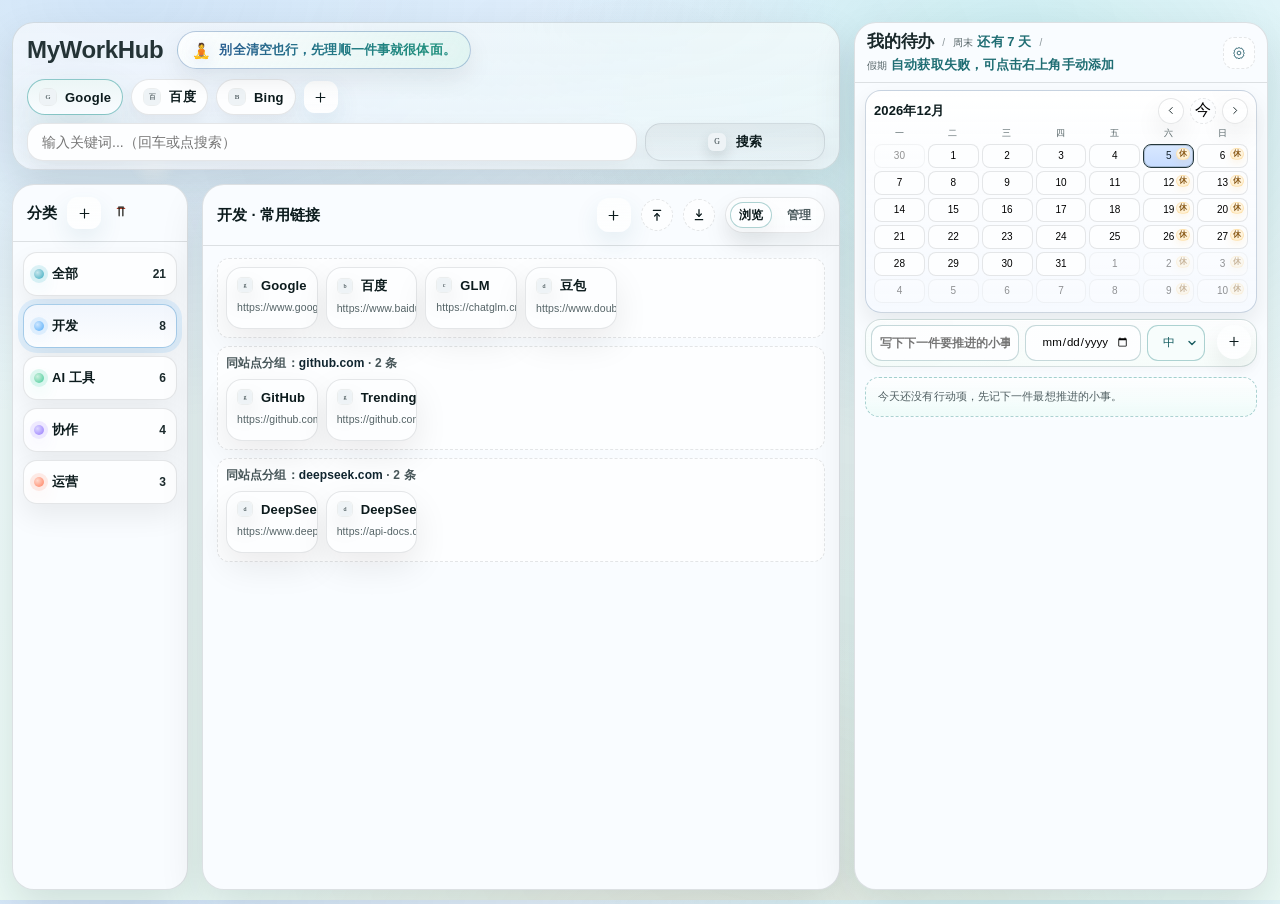
==== index.html @ bb131240 "feat: split workhub into static assets" ====
<!doctype html>
<html lang="zh-CN">
  <head>
    <meta charset="utf-8" />
    <meta name="viewport" content="width=device-width, initial-scale=1" />
    <meta name="color-scheme" content="light" />
    <title>WorkHub · 快速搜索与常用链接</title>
    <link rel="stylesheet" href="assets/css/main.css" />
  </head>
  <body>
    <div class="wrap">
          <main class="shell">
            <!-- Top: Search -->
            <section class="panel hero reveal d2" aria-label="快速搜索">
              <div class="hd">
                <div class="row">
                  <div class="title-group" title="MyWorkHub 每日提示">
                    <div class="title-brand">
                      <h1 class="brand-name">MyWorkHub</h1>
                    </div>
                    <div class="hero-note" role="note" title="每日一句（示意）">
                      <span id="motto-emoji" class="motto-emoji" aria-hidden="true">✨</span>
                      <span id="motto-text" class="motto-t">把今天最重要的一件事先推进一点点。</span>
                    </div>
                  </div>
                </div>
              </div>

              <form class="search" action="#" method="get">
                <div class="tabs" id="engine-tabs" role="tablist" aria-label="搜索引擎">
                  <a id="open-engine-modal" class="iconbtn sm addbtn" href="#modal-engine" title="管理引擎">
                    <span class="sr">管理引擎</span>
                    <svg viewBox="0 0 24 24" fill="none" aria-hidden="true">
                      <path d="M12 5v14" stroke="#14120d" stroke-width="1.8" stroke-linecap="round" />
                      <path d="M5 12h14" stroke="#14120d" stroke-width="1.8" stroke-linecap="round" />
                    </svg>
                  </a>
                </div>

                <div class="searchbar" id="search">
                  <label class="sr" for="q">关键词</label>
                  <input id="q" name="q" type="search" placeholder="输入关键词…（回车或点搜索）" autocomplete="off" />
                  <button class="btn" type="submit">
                    <img id="search-btn-ico" class="btn-ico" src="[data-uri]" alt="" decoding="async" referrerpolicy="no-referrer" />
                    搜索
                  </button>
                </div>
              </form>
            </section>

            <!-- Below: Categories + Links -->
            <div class="below">
              <aside class="panel reveal d3 catpanel" aria-label="分类">
                <div class="hd">
                  <div class="row">
                    <div class="title">分类</div>
                    <div class="sidebar-actions">
                      <a id="open-category-manage" class="iconbtn sm addbtn" href="#modal-category" title="新增/重命名分类">
                        <span class="sr">管理分类</span>
                        <svg viewBox="0 0 24 24" fill="none" aria-hidden="true">
                          <path d="M12 5v14" stroke="#14120d" stroke-width="1.8" stroke-linecap="round" />
                          <path d="M5 12h14" stroke="#14120d" stroke-width="1.8" stroke-linecap="round" />
                        </svg>
                      </a>
                      <a id="open-category-delete" class="iconbtn sm" href="#modal-category-danger" title="删除分类（示意）">
                        <span class="sr">删除分类</span>
                        <svg viewBox="0 0 24 24" fill="none" aria-hidden="true">
                          <path d="M6.5 8.2h11" stroke="#b1402a" stroke-width="1.8" stroke-linecap="round" />
                          <path d="M9.2 8.2v11" stroke="#14120d" stroke-width="1.8" stroke-linecap="round" />
                          <path d="M14.8 8.2v11" stroke="#14120d" stroke-width="1.8" stroke-linecap="round" />
                          <path d="M8.4 6.3h7.2" stroke="#14120d" stroke-width="1.8" stroke-linecap="round" />
                        </svg>
                      </a>
                    </div>
                  </div>
                </div>

                <nav class="cats" aria-label="分类列表">
                  <a class="cat" href="#" aria-current="true" data-color="sky">
                    <div class="name">
                      <strong>开发</strong>
                      <span class="count">8</span>
                    </div>
                  </a>

                  <a class="cat" href="#" data-color="mint">
                    <div class="name">
                      <strong>AI 工具</strong>
                      <span class="count">6</span>
                    </div>
                  </a>

                  <a class="cat" href="#" data-color="lilac">
                    <div class="name">
                      <strong>协作</strong>
                      <span class="count">4</span>
                    </div>
                  </a>

                  <a class="cat" href="#" data-color="coral">
                    <div class="name">
                      <strong>运营</strong>
                      <span class="count">3</span>
                    </div>
                  </a>
                </nav>
              </aside>

              <section class="panel reveal d3 linkpanel" aria-label="链接面板">
                <div class="hd">
                  <div class="row">
                    <div>
                      <div class="title">常用链接</div>
                    </div>
                    <div class="ops" aria-label="链接操作">
                      <a id="open-link-modal" class="toolbtn addbtn" href="#modal-link" title="新增链接">
                        <span class="sr">新增链接</span>
                        <svg viewBox="0 0 24 24" fill="none" aria-hidden="true">
                          <path d="M12 5v14" stroke="#0c1b1d" stroke-width="1.9" stroke-linecap="round" />
                          <path d="M5 12h14" stroke="#0c1b1d" stroke-width="1.9" stroke-linecap="round" />
                        </svg>
                      </a>
                      <a class="toolbtn ghost" href="#modal-data-import" title="导入">
                        <span class="sr">导入</span>
                        <svg viewBox="0 0 24 24" fill="none" aria-hidden="true">
                          <path d="M12 20V10" stroke="#0c1b1d" stroke-width="1.9" stroke-linecap="round" />
                          <path d="M15.5 13.5 12 10 8.5 13.5" stroke="#0c1b1d" stroke-width="1.9" stroke-linecap="round" stroke-linejoin="round" />
                          <path d="M6.5 5h11" stroke="#0c1b1d" stroke-width="1.9" stroke-linecap="round" />
                        </svg>
                      </a>
                      <a id="data-export-direct-btn" class="toolbtn ghost" href="#" title="导出">
                        <span class="sr">导出</span>
                        <svg viewBox="0 0 24 24" fill="none" aria-hidden="true">
                          <path d="M12 4v10" stroke="#0c1b1d" stroke-width="1.9" stroke-linecap="round" />
                          <path d="M8.5 10.5 12 14l3.5-3.5" stroke="#0c1b1d" stroke-width="1.9" stroke-linecap="round" stroke-linejoin="round" />
                          <path d="M6.5 19h11" stroke="#0c1b1d" stroke-width="1.9" stroke-linecap="round" />
                        </svg>
                      </a>

                      <div class="modeToggle" aria-label="模式切换">
                        <input type="radio" name="mode" id="mode-browse" checked />
                        <input type="radio" name="mode" id="mode-manage" />
                        <label for="mode-browse" title="纯展示">浏览</label>
                        <label for="mode-manage" title="显示编辑/删除">管理</label>
                      </div>
                    </div>
                  </div>
                </div>

                <div class="links">
                  <div class="grid" role="list">
                    <article class="card linkcard" role="listitem" title="GitHub — https://github.com/">
                      <div class="t">
                        <div>
                          <div class="brandline">
                            <img class="site-ico" src="assets/icons/github.ico" alt="" decoding="async" />
                            <h3><a class="stretched" href="https://github.com/" target="_blank" rel="noreferrer">GitHub</a></h3>
                          </div>
                          <div class="u">https://github.com/</div>
                        </div>
                        <div class="acts" aria-label="管理操作">
                          <a class="toolbtn sm" href="#modal-link" title="编辑">
                            <span class="sr">编辑</span>
                            <svg viewBox="0 0 24 24" fill="none" aria-hidden="true">
                              <path d="M4 20h4l11-11-4-4L4 16v4Z" stroke="#0c1b1d" stroke-width="1.8" stroke-linejoin="round" />
                              <path d="M13 6l4 4" stroke="#0c1b1d" stroke-width="1.8" stroke-linecap="round" />
                            </svg>
                          </a>
                          <a class="toolbtn sm ghost danger" href="#modal-delete" title="删除">
                            <span class="sr">删除</span>
                            <svg viewBox="0 0 24 24" fill="none" aria-hidden="true">
                              <path d="M6.5 8h11" stroke="#0c1b1d" stroke-width="1.8" stroke-linecap="round" />
                              <path d="M9.2 8v11" stroke="#0c1b1d" stroke-width="1.8" stroke-linecap="round" />
                              <path d="M14.8 8v11" stroke="#0c1b1d" stroke-width="1.8" stroke-linecap="round" />
                              <path d="M8.5 6.2h7" stroke="#0c1b1d" stroke-width="1.8" stroke-linecap="round" />
                            </svg>
                          </a>
                        </div>
                      </div>
                    </article>

                    <article class="card linkcard" role="listitem" title="Google — https://www.google.com/">
                      <div class="t">
                        <div>
                          <div class="brandline">
                            <img class="site-ico" src="assets/icons/chrome.png" alt="" decoding="async" />
                            <h3><a class="stretched" href="https://www.google.com/" target="_blank" rel="noreferrer">Google</a></h3>
                          </div>
                          <div class="u">https://www.google.com/</div>
                        </div>
                        <div class="acts">
                          <a class="toolbtn sm" href="#modal-link" title="编辑">
                            <span class="sr">编辑</span>
                            <svg viewBox="0 0 24 24" fill="none" aria-hidden="true">
                              <path d="M4 20h4l11-11-4-4L4 16v4Z" stroke="#0c1b1d" stroke-width="1.8" stroke-linejoin="round" />
                              <path d="M13 6l4 4" stroke="#0c1b1d" stroke-width="1.8" stroke-linecap="round" />
                            </svg>
                          </a>
                          <a class="toolbtn sm ghost danger" href="#modal-delete" title="删除">
                            <span class="sr">删除</span>
                            <svg viewBox="0 0 24 24" fill="none" aria-hidden="true">
                              <path d="M6.5 8h11" stroke="#0c1b1d" stroke-width="1.8" stroke-linecap="round" />
                              <path d="M9.2 8v11" stroke="#0c1b1d" stroke-width="1.8" stroke-linecap="round" />
                              <path d="M14.8 8v11" stroke="#0c1b1d" stroke-width="1.8" stroke-linecap="round" />
                              <path d="M8.5 6.2h7" stroke="#0c1b1d" stroke-width="1.8" stroke-linecap="round" />
                            </svg>
                          </a>
                        </div>
                      </div>
                    </article>

                    <article class="card linkcard" role="listitem" title="百度 — https://www.baidu.com/">
                      <div class="t">
                        <div>
                          <div class="brandline">
                            <img class="site-ico" src="assets/icons/baidu.ico" alt="" decoding="async" />
                            <h3><a class="stretched" href="https://www.baidu.com/" target="_blank" rel="noreferrer">百度</a></h3>
                          </div>
                          <div class="u">https://www.baidu.com/</div>
                        </div>
                        <div class="acts">
                          <a class="toolbtn sm" href="#modal-link" title="编辑">
                            <span class="sr">编辑</span>
                            <svg viewBox="0 0 24 24" fill="none" aria-hidden="true">
                              <path d="M4 20h4l11-11-4-4L4 16v4Z" stroke="#0c1b1d" stroke-width="1.8" stroke-linejoin="round" />
                              <path d="M13 6l4 4" stroke="#0c1b1d" stroke-width="1.8" stroke-linecap="round" />
                            </svg>
                          </a>
                          <a class="toolbtn sm ghost danger" href="#modal-delete" title="删除">
                            <span class="sr">删除</span>
                            <svg viewBox="0 0 24 24" fill="none" aria-hidden="true">
                              <path d="M6.5 8h11" stroke="#0c1b1d" stroke-width="1.8" stroke-linecap="round" />
                              <path d="M9.2 8v11" stroke="#0c1b1d" stroke-width="1.8" stroke-linecap="round" />
                              <path d="M14.8 8v11" stroke="#0c1b1d" stroke-width="1.8" stroke-linecap="round" />
                              <path d="M8.5 6.2h7" stroke="#0c1b1d" stroke-width="1.8" stroke-linecap="round" />
                            </svg>
                          </a>
                        </div>
                      </div>
                    </article>

                    <article class="card linkcard" role="listitem" title="DeepSeek — https://www.deepseek.com/">
                      <div class="t">
                        <div>
                          <div class="brandline">
                            <img class="site-ico" src="assets/icons/deepseek.ico" alt="" decoding="async" />
                            <h3><a class="stretched" href="https://www.deepseek.com/" target="_blank" rel="noreferrer">DeepSeek</a></h3>
                          </div>
                          <div class="u">https://www.deepseek.com/</div>
                        </div>
                        <div class="acts">
                          <a class="toolbtn sm" href="#modal-link" title="编辑">
                            <span class="sr">编辑</span>
                            <svg viewBox="0 0 24 24" fill="none" aria-hidden="true">
                              <path d="M4 20h4l11-11-4-4L4 16v4Z" stroke="#0c1b1d" stroke-width="1.8" stroke-linejoin="round" />
                              <path d="M13 6l4 4" stroke="#0c1b1d" stroke-width="1.8" stroke-linecap="round" />
                            </svg>
                          </a>
                          <a class="toolbtn sm ghost danger" href="#modal-delete" title="删除">
                            <span class="sr">删除</span>
                            <svg viewBox="0 0 24 24" fill="none" aria-hidden="true">
                              <path d="M6.5 8h11" stroke="#0c1b1d" stroke-width="1.8" stroke-linecap="round" />
                              <path d="M9.2 8v11" stroke="#0c1b1d" stroke-width="1.8" stroke-linecap="round" />
                              <path d="M14.8 8v11" stroke="#0c1b1d" stroke-width="1.8" stroke-linecap="round" />
                              <path d="M8.5 6.2h7" stroke="#0c1b1d" stroke-width="1.8" stroke-linecap="round" />
                            </svg>
                          </a>
                        </div>
                      </div>
                    </article>

                    <article class="card linkcard" role="listitem" title="GLM — https://chatglm.cn/">
                      <div class="t">
                        <div>
                          <div class="brandline">
                            <img class="site-ico" src="assets/icons/glm.ico" alt="" decoding="async" />
                            <h3><a class="stretched" href="https://chatglm.cn/" target="_blank" rel="noreferrer">GLM</a></h3>
                          </div>
                          <div class="u">https://chatglm.cn/</div>
                        </div>
                        <div class="acts">
                          <a class="toolbtn sm" href="#modal-link" title="编辑">
                            <span class="sr">编辑</span>
                            <svg viewBox="0 0 24 24" fill="none" aria-hidden="true">
                              <path d="M4 20h4l11-11-4-4L4 16v4Z" stroke="#0c1b1d" stroke-width="1.8" stroke-linejoin="round" />
                              <path d="M13 6l4 4" stroke="#0c1b1d" stroke-width="1.8" stroke-linecap="round" />
                            </svg>
                          </a>
                          <a class="toolbtn sm ghost danger" href="#modal-delete" title="删除">
                            <span class="sr">删除</span>
                            <svg viewBox="0 0 24 24" fill="none" aria-hidden="true">
                              <path d="M6.5 8h11" stroke="#0c1b1d" stroke-width="1.8" stroke-linecap="round" />
                              <path d="M9.2 8v11" stroke="#0c1b1d" stroke-width="1.8" stroke-linecap="round" />
                              <path d="M14.8 8v11" stroke="#0c1b1d" stroke-width="1.8" stroke-linecap="round" />
                              <path d="M8.5 6.2h7" stroke="#0c1b1d" stroke-width="1.8" stroke-linecap="round" />
                            </svg>
                          </a>
                        </div>
                      </div>
                    </article>

                    <article class="card linkcard" role="listitem" title="豆包 — https://www.doubao.com/">
                      <div class="t">
                        <div>
                          <div class="brandline">
                            <img class="site-ico" src="assets/icons/doubao.png" alt="" decoding="async" />
                            <h3><a class="stretched" href="https://www.doubao.com/" target="_blank" rel="noreferrer">豆包</a></h3>
                          </div>
                          <div class="u">https://www.doubao.com/</div>
                        </div>
                        <div class="acts">
                          <a class="toolbtn sm" href="#modal-link" title="编辑">
                            <span class="sr">编辑</span>
                            <svg viewBox="0 0 24 24" fill="none" aria-hidden="true">
                              <path d="M4 20h4l11-11-4-4L4 16v4Z" stroke="#0c1b1d" stroke-width="1.8" stroke-linejoin="round" />
                              <path d="M13 6l4 4" stroke="#0c1b1d" stroke-width="1.8" stroke-linecap="round" />
                            </svg>
                          </a>
                          <a class="toolbtn sm ghost danger" href="#modal-delete" title="删除">
                            <span class="sr">删除</span>
                            <svg viewBox="0 0 24 24" fill="none" aria-hidden="true">
                              <path d="M6.5 8h11" stroke="#0c1b1d" stroke-width="1.8" stroke-linecap="round" />
                              <path d="M9.2 8v11" stroke="#0c1b1d" stroke-width="1.8" stroke-linecap="round" />
                              <path d="M14.8 8v11" stroke="#0c1b1d" stroke-width="1.8" stroke-linecap="round" />
                              <path d="M8.5 6.2h7" stroke="#0c1b1d" stroke-width="1.8" stroke-linecap="round" />
                            </svg>
                          </a>
                        </div>
                      </div>
                    </article>

                    <article class="card linkcard" role="listitem" title="Trending — https://github.com/trending">
                      <div class="t">
                        <div>
                          <div class="brandline">
                            <img class="site-ico" src="assets/icons/github.ico" alt="" decoding="async" />
                            <h3><a class="stretched" href="https://github.com/trending" target="_blank" rel="noreferrer">Trending</a></h3>
                          </div>
                          <div class="u">https://github.com/trending</div>
                        </div>
                        <div class="acts">
                          <a class="toolbtn sm" href="#modal-link" title="编辑">
                            <span class="sr">编辑</span>
                            <svg viewBox="0 0 24 24" fill="none" aria-hidden="true">
                              <path d="M4 20h4l11-11-4-4L4 16v4Z" stroke="#0c1b1d" stroke-width="1.8" stroke-linejoin="round" />
                              <path d="M13 6l4 4" stroke="#0c1b1d" stroke-width="1.8" stroke-linecap="round" />
                            </svg>
                          </a>
                          <a class="toolbtn sm ghost danger" href="#modal-delete" title="删除">
                            <span class="sr">删除</span>
                            <svg viewBox="0 0 24 24" fill="none" aria-hidden="true">
                              <path d="M6.5 8h11" stroke="#0c1b1d" stroke-width="1.8" stroke-linecap="round" />
                              <path d="M9.2 8v11" stroke="#0c1b1d" stroke-width="1.8" stroke-linecap="round" />
                              <path d="M14.8 8v11" stroke="#0c1b1d" stroke-width="1.8" stroke-linecap="round" />
                              <path d="M8.5 6.2h7" stroke="#0c1b1d" stroke-width="1.8" stroke-linecap="round" />
                            </svg>
                          </a>
                        </div>
                      </div>
                    </article>

                  </div>
                </div>
              </section>

              </div>

              <aside class="panel reveal d3 planpanel" aria-label="我的待办">
                <div class="hd">
                  <section class="planstatus" aria-label="倒计时">
                    <div class="planstatus-main">
                      <span class="title">我的待办</span>
                      <span class="planstatus-sep" aria-hidden="true">/</span>
                      <div class="planstatus-item">
                        <span class="planstatus-label">周末</span>
                        <span class="planstatus-value" id="weekend-countdown">计算中...</span>
                      </div>
                      <span class="planstatus-sep" aria-hidden="true">/</span>
                      <div class="planstatus-item">
                        <span class="planstatus-label">假期</span>
                        <span class="planstatus-value" id="holiday-countdown">尚未配置</span>
                      </div>
                    </div>
                    <a href="#modal-holidays" class="iconbtn sm ghost planstatus-action" id="open-holidays-modal-hero" title="管理假日" aria-label="管理假日">
                      <svg viewBox="0 0 24 24" fill="none" aria-hidden="true">
                        <path d="M12 3.8 14 5l2.3-.2.9 2.1 2 1.1-.5 2.2 1.2 2-1.2 2 .5 2.2-2 1.1-.9 2.1-2.3-.2-2 1.2-2-1.2-2.3.2-.9-2.1-2-1.1.5-2.2-1.2-2 1.2-2-.5-2.2 2-1.1.9-2.1L10 5l2-1.2Z" stroke="#2f6572" stroke-width="1.4" stroke-linejoin="round" />
                        <path d="M12 9.2a2.8 2.8 0 1 0 0 5.6 2.8 2.8 0 0 0 0-5.6Z" stroke="#2f6572" stroke-width="1.4" />
                      </svg>
                    </a>
                  </section>
                </div>
                <div class="planbody">
                  <section class="plancard calendar-card" aria-label="日历">
                    <div class="calbar">
                      <div class="calmonth" id="calendar-month-title">2026年03月</div>
                      <div class="calops">
                        <button class="toolbtn sm" type="button" data-action="cal-prev" title="上个月">
                          <span class="sr">上个月</span>
                          <svg viewBox="0 0 24 24" fill="none" aria-hidden="true">
                            <path d="M14.5 6 8.5 12l6 6" stroke="#0c1b1d" stroke-width="1.8" stroke-linecap="round" stroke-linejoin="round" />
                          </svg>
                        </button>
                        <button class="toolbtn sm ghost" type="button" data-action="cal-today" title="今天">今</button>
                        <button class="toolbtn sm" type="button" data-action="cal-next" title="下个月">
                          <span class="sr">下个月</span>
                          <svg viewBox="0 0 24 24" fill="none" aria-hidden="true">
                            <path d="m9.5 6 6 6-6 6" stroke="#0c1b1d" stroke-width="1.8" stroke-linecap="round" stroke-linejoin="round" />
                          </svg>
                        </button>
                      </div>
                    </div>
                    <div class="calgrid" id="calendar-grid" role="grid" aria-label="月历"></div>
                  </section>

                  <section class="plancard todo-card-shell" aria-label="待办">
                    <div class="plan-h todo-shell-head">
                      <span class="todo-head">
                        <span class="seg" role="tablist" aria-label="待办维度">
                          <button id="todo-view-week-btn" class="segbtn" type="button" data-action="todo-view-week" aria-selected="true">周</button>
                          <button id="todo-view-month-btn" class="segbtn" type="button" data-action="todo-view-month" aria-selected="false">月</button>
                        </span>
                        <span class="plan-link" id="todo-week-label"></span>
                      </span>
                    </div>

                    <form class="todoquick" id="todo-quick-form">
                      <label class="sr" for="todo-quick-title">新增待办</label>
                      <input id="todo-quick-title" class="todoquick-title" type="text" placeholder="写下下一件要推进的小事..." />
                      <label class="sr" for="todo-quick-date">指定日期</label>
                      <input id="todo-quick-date" type="date" />
                      <label class="sr" for="todo-quick-priority">优先级</label>
                      <select id="todo-quick-priority">
                        <option value="high">高</option>
                        <option value="medium" selected>中</option>
                        <option value="low">低</option>
                      </select>
                      <button class="btn tight todoquick-submit addbtn" type="submit" title="新增待办" aria-label="新增待办">
                        <svg viewBox="0 0 24 24" fill="none" aria-hidden="true">
                          <path d="M12 5v14" stroke="#0c1b1d" stroke-width="1.9" stroke-linecap="round" />
                          <path d="M5 12h14" stroke="#0c1b1d" stroke-width="1.9" stroke-linecap="round" />
                        </svg>
                      </button>
                    </form>

                    <div id="todo-groups" class="todo-groups"></div>
                  </section>
                </div>
              </aside>
          </main>
        </div>

        <!-- Modals -->
        <section id="modal-link" class="modal" aria-label="链接编辑弹窗">
          <a class="overlay" href="#" aria-label="关闭"></a>
          <div class="sheet" role="dialog" aria-modal="true">
            <div class="hd">
              <strong id="link-modal-title">新增 / 编辑链接</strong>
              <a class="iconbtn" href="#" title="关闭">
                <span class="sr">关闭</span>
                <svg viewBox="0 0 24 24" fill="none" aria-hidden="true">
                  <path d="M7 7l10 10" stroke="#14120d" stroke-width="1.8" stroke-linecap="round" />
                  <path d="M17 7 7 17" stroke="#14120d" stroke-width="1.8" stroke-linecap="round" />
                </svg>
              </a>
            </div>
            <div class="bd">
              <div class="field">
                <label for="lt">名称</label>
                <input id="lt" type="text" placeholder="例如：GitHub / CI / 文档" />
              </div>
              <div class="field">
                <label for="lu">URL</label>
                <input id="lu" type="url" placeholder="https://..." />
              </div>
              <div class="field">
                <label for="lc">所属分类</label>
                <select id="lc">
                  <option>开发</option>
                  <option>AI 工具</option>
                  <option>协作</option>
                  <option>运营</option>
                </select>
              </div>
              <div class="field">
                <label for="ln">备注（可选）</label>
                <textarea id="ln" rows="3" placeholder="用于你自己：比如用途、登录方式、常用路径"></textarea>
              </div>
            </div>
            <div class="ft">
              <a class="btn ghost" href="#">取消</a>
              <a id="link-save-btn" class="btn" href="#" title="保存链接">保存</a>
            </div>
          </div>
        </section>

        <section id="modal-category" class="modal" aria-label="分类管理弹窗">
          <a class="overlay" href="#" aria-label="关闭"></a>
          <div class="sheet" role="dialog" aria-modal="true">
            <div class="hd">
              <strong id="category-modal-title">新增分类</strong>
              <a class="iconbtn" href="#" title="关闭">
                <span class="sr">关闭</span>
                <svg viewBox="0 0 24 24" fill="none" aria-hidden="true">
                  <path d="M7 7l10 10" stroke="#14120d" stroke-width="1.8" stroke-linecap="round" />
                  <path d="M17 7 7 17" stroke="#14120d" stroke-width="1.8" stroke-linecap="round" />
                </svg>
              </a>
            </div>
            <div class="bd">
              <div class="field">
                <label for="cn">分类名</label>
                <input id="cn" type="text" placeholder="例如：开发 / AI 工具 / 协作" />
              </div>
              <div class="field">
                <label for="cc">分类颜色</label>
                <div id="cc-palette" class="color-palette" role="radiogroup" aria-label="分类颜色调色盘">
                  <button type="button" class="color-swatch" data-color="sky" aria-checked="true" title="sky"></button>
                  <button type="button" class="color-swatch" data-color="mint" aria-checked="false" title="mint"></button>
                  <button type="button" class="color-swatch" data-color="aqua" aria-checked="false" title="aqua"></button>
                  <button type="button" class="color-swatch" data-color="coral" aria-checked="false" title="coral"></button>
                  <button type="button" class="color-swatch" data-color="lemon" aria-checked="false" title="lemon"></button>
                  <button type="button" class="color-swatch" data-color="lilac" aria-checked="false" title="lilac"></button>
                  <button type="button" class="color-swatch" data-color="slate" aria-checked="false" title="slate"></button>
                </div>
                <input id="cc" type="hidden" value="sky" />
              </div>
            </div>
            <div class="ft">
              <a class="btn ghost" href="#">取消</a>
              <a id="category-confirm-btn" class="btn" href="#" title="保存分类">确认</a>
            </div>
          </div>
        </section>

        <section id="modal-category-danger" class="modal" aria-label="删除分类确认">
          <a class="overlay" href="#" aria-label="关闭"></a>
          <div class="sheet" role="dialog" aria-modal="true">
            <div class="hd">
              <strong>删除分类？</strong>
              <a class="iconbtn" href="#" title="关闭">
                <span class="sr">关闭</span>
                <svg viewBox="0 0 24 24" fill="none" aria-hidden="true">
                  <path d="M7 7l10 10" stroke="#14120d" stroke-width="1.8" stroke-linecap="round" />
                  <path d="M17 7 7 17" stroke="#14120d" stroke-width="1.8" stroke-linecap="round" />
                </svg>
              </a>
            </div>
            <div class="bd">
              <div style="color: var(--muted); font-size: 14px; line-height: 1.5;">
                这将删除分类 <strong id="danger-category-name">开发</strong>，并影响 <strong id="danger-category-count">8</strong> 条链接。
                首版建议：一并删除这些链接（后续可扩展“迁移到其他分类”）。
              </div>
            </div>
            <div class="ft">
              <a class="btn ghost" href="#">取消</a>
              <a id="category-delete-confirm-btn" class="btn danger" href="#" title="确认删除分类">确认删除</a>
            </div>
          </div>
        </section>

        <section id="modal-data-export" class="modal" aria-label="导出弹窗">
          <a class="overlay" href="#" aria-label="关闭"></a>
          <div class="sheet" role="dialog" aria-modal="true">
            <div class="hd">
              <strong>导出（JSON）</strong>
              <a class="iconbtn" href="#" title="关闭">
                <span class="sr">关闭</span>
                <svg viewBox="0 0 24 24" fill="none" aria-hidden="true">
                  <path d="M7 7l10 10" stroke="#14120d" stroke-width="1.8" stroke-linecap="round" />
                  <path d="M17 7 7 17" stroke="#14120d" stroke-width="1.8" stroke-linecap="round" />
                </svg>
              </a>
            </div>
            <div class="bd">
              <div class="field">
                <label>导出文件</label>
                <a id="data-export-btn" class="btn ghost" href="#" title="下载数据">下载 workhub.json</a>
              </div>
            </div>
            <div class="ft">
              <a class="btn ghost" href="#">关闭</a>
            </div>
          </div>
        </section>

        <section id="modal-data-import" class="modal" aria-label="导入弹窗">
          <a class="overlay" href="#" aria-label="关闭"></a>
          <div class="sheet" role="dialog" aria-modal="true">
            <div class="hd">
              <strong>导入（JSON）</strong>
              <a class="iconbtn" href="#" title="关闭">
                <span class="sr">关闭</span>
                <svg viewBox="0 0 24 24" fill="none" aria-hidden="true">
                  <path d="M7 7l10 10" stroke="#14120d" stroke-width="1.8" stroke-linecap="round" />
                  <path d="M17 7 7 17" stroke="#14120d" stroke-width="1.8" stroke-linecap="round" />
                </svg>
              </a>
            </div>
            <div class="bd">
              <div class="field">
                <label for="imp">导入文件</label>
                <input id="imp" type="file" accept="application/json" />
              </div>
              <div class="field">
                <label for="import-strategy">导入策略</label>
                <select id="import-strategy">
                  <option value="overwrite">覆盖本地数据（推荐）</option>
                  <option value="merge">合并（后续可做）</option>
                </select>
              </div>
            </div>
            <div class="ft">
              <a class="btn ghost" href="#">取消</a>
              <a id="data-import-apply-btn" class="btn" href="#" title="导入并应用">导入并应用</a>
            </div>
          </div>
        </section>

        <section id="modal-engine" class="modal" aria-label="搜索引擎管理弹窗">
          <a class="overlay" href="#" aria-label="关闭"></a>
          <div class="sheet" role="dialog" aria-modal="true">
            <div class="hd">
              <strong>搜索引擎管理</strong>
              <a class="iconbtn" href="#" title="关闭">
                <span class="sr">关闭</span>
                <svg viewBox="0 0 24 24" fill="none" aria-hidden="true">
                  <path d="M7 7l10 10" stroke="#14120d" stroke-width="1.8" stroke-linecap="round" />
                  <path d="M17 7 7 17" stroke="#14120d" stroke-width="1.8" stroke-linecap="round" />
                </svg>
              </a>
            </div>
            <div class="bd">
              <div class="field">
                <div class="tabs" style="justify-content:space-between;align-items:center;">
                  <label style="margin:0;">常用搜索引擎（可多选）· 选择后点击“应用选择”</label>
                  <div class="tabs" style="gap:6px;">
                    <button id="engine-select-all-btn" type="button" class="btn tight ghost" title="全部勾选">全选</button>
                    <button id="engine-select-none-btn" type="button" class="btn tight ghost" title="取消勾选">清空</button>
                    <button id="engine-open-custom-form" type="button" class="iconbtn sm addbtn" title="添加自定义引擎">
                      <span class="sr">添加自定义引擎</span>
                      <svg viewBox="0 0 24 24" fill="none" aria-hidden="true">
                        <path d="M12 5v14" stroke="#14120d" stroke-width="1.8" stroke-linecap="round" />
                        <path d="M5 12h14" stroke="#14120d" stroke-width="1.8" stroke-linecap="round" />
                      </svg>
                    </button>
                  </div>
                </div>
                <div id="engine-preset-list" style="display:grid;gap:8px;"></div>
              </div>

              <div id="engine-custom-panel" hidden>
                <div class="field">
                  <label for="en-name">名称</label>
                  <input id="en-name" type="text" placeholder="例如：Google / 百度 / 内网搜索" />
                </div>
                <div class="field">
                  <label for="en-search">搜索 URL 模板</label>
                  <input id="en-search" type="text" placeholder="例如：https://www.google.com/search?q={q}" />
                </div>
                <div class="field">
                  <label for="en-home">主页 URL（可选）</label>
                  <input id="en-home" type="url" placeholder="例如：https://www.google.com/" />
                </div>
                <div class="ft" style="padding:0;border-top:none;justify-content:flex-end;">
                  <a id="engine-custom-add-btn" class="btn" href="#" title="添加自定义引擎">添加自定义引擎</a>
                </div>
              </div>
            </div>
            <div class="ft">
              <a class="btn ghost" href="#">取消</a>
              <a id="engine-add-btn" class="btn" href="#" title="应用默认引擎选择">应用选择</a>
            </div>
          </div>
        </section>

        <section id="modal-delete" class="modal" aria-label="删除链接确认">
          <a class="overlay" href="#" aria-label="关闭"></a>
          <div class="sheet" role="dialog" aria-modal="true">
            <div class="hd">
              <strong>删除链接？</strong>
              <a class="iconbtn" href="#" title="关闭">
                <span class="sr">关闭</span>
                <svg viewBox="0 0 24 24" fill="none" aria-hidden="true">
                  <path d="M7 7l10 10" stroke="#14120d" stroke-width="1.8" stroke-linecap="round" />
                  <path d="M17 7 7 17" stroke="#14120d" stroke-width="1.8" stroke-linecap="round" />
                </svg>
              </a>
            </div>
            <div class="bd">
              <div style="color: var(--muted); font-size: 14px; line-height: 1.5;">
                将删除 <strong id="danger-link-name">GitHub</strong>。该操作不可撤销（可通过 JSON 备份恢复）。
              </div>
            </div>
            <div class="ft">
              <a class="btn ghost" href="#">取消</a>
              <a id="link-delete-confirm-btn" class="btn danger" href="#" title="确认删除链接">确认删除</a>
            </div>
          </div>
        </section>

        <section id="modal-todo" class="modal" aria-label="待办编辑弹窗">
          <a class="overlay" href="#" aria-label="关闭"></a>
          <div class="sheet" role="dialog" aria-modal="true">
            <div class="hd">
              <strong id="todo-modal-title">新增待办</strong>
              <a class="iconbtn" href="#" title="关闭">
                <span class="sr">关闭</span>
                <svg viewBox="0 0 24 24" fill="none" aria-hidden="true">
                  <path d="M7 7l10 10" stroke="#14120d" stroke-width="1.8" stroke-linecap="round" />
                  <path d="M17 7 7 17" stroke="#14120d" stroke-width="1.8" stroke-linecap="round" />
                </svg>
              </a>
            </div>
            <div class="bd">
              <div class="field">
                <label for="tt">标题</label>
                <input id="tt" type="text" placeholder="例如：整理需求说明并发给团队" />
              </div>
              <div class="field">
                <label for="tdt">日期（可留空）</label>
                <input id="tdt" type="date" />
              </div>
              <div class="field">
                <label for="tp">优先级</label>
                <select id="tp">
                  <option value="high">高</option>
                  <option value="medium">中</option>
                  <option value="low">低</option>
                </select>
              </div>
              <div class="field">
                <label for="ts">场景</label>
                <select id="ts">
                  <option value="work">工作</option>
                  <option value="life">生活</option>
                  <option value="study">学习</option>
                  <option value="other">其他</option>
                </select>
              </div>
            </div>
            <div class="ft">
              <a class="btn ghost" href="#">取消</a>
              <a id="todo-save-btn" class="btn" href="#" title="保存待办">保存</a>
            </div>
          </div>
        </section>

        <section id="modal-todo-delete" class="modal" aria-label="删除待办确认">
          <a class="overlay" href="#" aria-label="关闭"></a>
          <div class="sheet" role="dialog" aria-modal="true">
            <div class="hd">
              <strong>删除待办？</strong>
              <a class="iconbtn" href="#" title="关闭">
                <span class="sr">关闭</span>
                <svg viewBox="0 0 24 24" fill="none" aria-hidden="true">
                  <path d="M7 7l10 10" stroke="#14120d" stroke-width="1.8" stroke-linecap="round" />
                  <path d="M17 7 7 17" stroke="#14120d" stroke-width="1.8" stroke-linecap="round" />
                </svg>
              </a>
            </div>
            <div class="bd">
              <div style="color: var(--muted); font-size: 14px; line-height: 1.5;">
                将删除待办 <strong id="danger-todo-name">示例待办</strong>。
              </div>
            </div>
            <div class="ft">
              <a class="btn ghost" href="#">取消</a>
              <a id="todo-delete-confirm-btn" class="btn danger" href="#" title="确认删除待办">确认删除</a>
            </div>
          </div>
        </section>

        <section id="modal-holidays" class="modal" aria-label="法定假日设置">
          <a class="overlay" href="#" aria-label="关闭"></a>
          <div class="sheet" role="dialog" aria-modal="true">
            <div class="hd">
              <strong>法定假日设置</strong>
              <a class="iconbtn" href="#" title="关闭">
                <span class="sr">关闭</span>
                <svg viewBox="0 0 24 24" fill="none" aria-hidden="true">
                  <path d="M7 7l10 10" stroke="#14120d" stroke-width="1.8" stroke-linecap="round" />
                  <path d="M17 7 7 17" stroke="#14120d" stroke-width="1.8" stroke-linecap="round" />
                </svg>
              </a>
            </div>
            <div class="bd">
              <div class="field">
                <label for="hn">假日名称</label>
                <input id="hn" type="text" placeholder="例如：清明节" />
              </div>
              <div class="field">
                <label for="hs">开始日期</label>
                <input id="hs" type="date" />
              </div>
              <div class="field">
                <label for="he">结束日期</label>
                <input id="he" type="date" />
              </div>
              <div class="field">
                <label>已配置假日</label>
                <div id="holiday-list" style="display: grid; gap: 8px;"></div>
              </div>
            </div>
            <div class="ft">
              <a class="btn ghost" href="#">取消</a>
              <a id="holiday-add-btn" class="btn" href="#" title="添加假日">添加假日</a>
            </div>
          </div>
        </section>

        <!-- Toast placeholder -->
        <div class="toast" aria-hidden="true">
          <div class="msg">
            <span class="badge"></span>
            <div>
              <strong>提示（示意）</strong>
              <span>保存成功 / 导入失败 / URL 不合法 等反馈会出现在这里。</span>
            </div>
          </div>
          <button type="button" class="toast-action" hidden>撤销</button>
        </div>
    <script src="assets/js/constants.js"></script>
    <script src="assets/js/data.js"></script>
    <script src="assets/js/events.js"></script>
    <script src="assets/js/render.js"></script>
    <script src="assets/js/utils.js"></script>
    <script src="assets/js/main.js"></script>
  </body>
</html>
---- assets/css/main.css ----
/*
        WorkHub UI (HTML + CSS only)
        - Side-by-side layout: top search, left categories, right links
        - Tabs with icons; one search box + one button
        - CSS-only modals via :target
      */

      :root {
        --bg0: #f2fbff;
        --bg1: #ecfbf6;
        --bg2: #f7fbff;
        --cream: #f7fbff;
        --ink: #0c1b1d;
        --ink-2: #1a2b2e;
        --muted: #5b6a6d;
        --rule: rgba(12, 27, 29, 0.12);
        --shadow: rgba(12, 27, 29, 0.16);

        --accent: #0ea5a5; /* sea-salt teal */
        --accent-2: #ff996b; /* sunrise orange */
        --accent-3: #3a7bd5; /* soda blue */

        /* category palette (tokens) */
        --cat-mint: #20c997;
        --cat-sky: #4dabf7;
        --cat-aqua: #15aabf;
        --cat-coral: #ff7a59;
        --cat-lemon: #f59f00;
        --cat-lilac: #9775fa;
        --cat-slate: #64748b;

        --radius-1: 10px;
        --radius-2: 16px;
        --radius-3: 22px;

        --focus: color-mix(in oklab, var(--accent) 70%, white);
        --ring: 0 0 0 4px color-mix(in oklab, var(--accent) 22%, transparent);

        --s-1: 6px;
        --s0: 10px;
        --s1: 14px;
        --s2: 18px;
        --s3: 24px;
        --s4: 30px;
        --s5: 42px;

        --max: 1720px;
      }

      *,
      *::before,
      *::after {
        box-sizing: border-box;
      }

      html,
      body {
        height: 100%;
      }

      body {
        margin: 0;
        color: var(--ink);
        background: radial-gradient(1200px 700px at 10% 0%, rgba(58, 123, 213, 0.18), transparent 60%),
          radial-gradient(900px 680px at 80% 10%, rgba(14, 165, 165, 0.18), transparent 55%),
          radial-gradient(800px 620px at 55% 110%, rgba(255, 153, 107, 0.14), transparent 60%),
          linear-gradient(180deg, var(--bg0), var(--bg1));
        font-family: "Microsoft YaHei", "PingFang SC", "Hiragino Sans GB", sans-serif;
        letter-spacing: 0.1px;
        overflow-x: hidden;
      }

      /* sea-salt soda bubbles */
      body::before {
        content: "";
        position: fixed;
        inset: 0;
        pointer-events: none;
        opacity: 0.75;
        background-image:
          radial-gradient(40px 40px at 12% 18%, rgba(255, 255, 255, 0.75), transparent 62%),
          radial-gradient(56px 56px at 18% 62%, rgba(255, 255, 255, 0.55), transparent 64%),
          radial-gradient(38px 38px at 78% 22%, rgba(255, 255, 255, 0.6), transparent 60%),
          radial-gradient(72px 72px at 86% 64%, rgba(255, 255, 255, 0.45), transparent 66%),
          radial-gradient(22px 22px at 52% 38%, rgba(255, 255, 255, 0.55), transparent 62%),
          radial-gradient(14px 14px at 40% 74%, rgba(255, 255, 255, 0.55), transparent 60%),
          radial-gradient(18px 18px at 62% 86%, rgba(255, 255, 255, 0.55), transparent 62%),
          radial-gradient(900px 650px at 50% 10%, rgba(58, 123, 213, 0.06), transparent 60%),
          radial-gradient(900px 650px at 60% 90%, rgba(14, 165, 165, 0.06), transparent 60%);
        filter: saturate(1.05);
      }

      a {
        color: inherit;
        text-decoration: none;
      }

      input,
      select,
      textarea,
      button {
        font: inherit;
        font-family: "Microsoft YaHei", "PingFang SC", "Hiragino Sans GB", sans-serif;
      }

      input::placeholder,
      textarea::placeholder {
        font: inherit;
        font-family: "Microsoft YaHei", "PingFang SC", "Hiragino Sans GB", sans-serif;
      }

      .wrap {
        position: relative;
        max-width: var(--max);
        margin: 0 auto;
        padding: 10px 12px 14px;
        width: 100%;
      }

      .shell {
        display: grid;
        grid-template-columns: minmax(0, 2fr) minmax(340px, 1fr);
        grid-template-rows: auto 1fr;
        column-gap: 14px;
        row-gap: 14px;
        padding-top: 12px;
        height: calc(100vh - 20px);
        min-height: calc(100vh - 20px);
      }

      .below {
        grid-column: 1;
        grid-row: 2;
        display: grid;
        grid-template-columns: 176px minmax(0, 1fr);
        gap: 14px;
        min-height: 0;
      }

      .shell > .panel.hero {
        grid-column: 1;
        grid-row: 1;
      }

      .catpanel {
        grid-column: 1;
        grid-row: 1;
      }

      .linkpanel {
        grid-column: 2;
        grid-row: 1;
      }

      .planpanel {
        grid-column: 2;
        grid-row: 1 / 3;
      }

      .catpanel,
      .linkpanel,
      .planpanel {
        min-height: 0;
      }

      .catpanel,
      .linkpanel,
      .planpanel {
        display: flex;
        flex-direction: column;
      }

      .catpanel .cats {
        flex: 1;
        overflow: auto;
        padding-bottom: 12px;
      }

      .linkpanel .links {
        flex: 1;
        overflow: auto;
      }

      .planpanel .planbody {
        flex: 1;
        overflow: auto;
        padding: 7px 10px 10px;
        display: grid;
        gap: 6px;
        align-content: start;
      }

      .panel {
        border: 1px solid var(--rule);
        background: color-mix(in oklab, var(--cream) 78%, white);
        border-radius: var(--radius-3);
        box-shadow: 0 18px 44px rgba(12, 27, 29, 0.12);
        overflow: hidden;
      }

      .panel.hero {
        background: linear-gradient(
            180deg,
            rgba(255, 255, 255, 0.75),
            rgba(247, 251, 255, 0.72)
          ),
          radial-gradient(900px 300px at 12% 0%, rgba(58, 123, 213, 0.18), transparent 65%),
          radial-gradient(820px 320px at 78% 0%, rgba(14, 165, 165, 0.20), transparent 62%);
        backdrop-filter: blur(10px);
      }

      .panel.hero .hd {
        border-bottom: 0;
        padding: 8px 14px 4px;
        gap: 0;
      }

      .panel .hd {
        padding: 12px 14px;
        border-bottom: 1px solid var(--rule);
        display: grid;
        gap: 8px;
      }

      .catpanel .hd,
      .linkpanel .hd,
      .planpanel .hd {
        min-height: 56px;
        align-content: center;
      }

      .planpanel .hd {
        padding: 10px 12px 8px;
        gap: 6px;
      }

      .planpanel .hd .row {
        align-items: flex-start;
      }

      .planpanel .title {
        font-size: 17px;
        font-weight: 700;
        letter-spacing: -0.01em;
        line-height: 1.1;
      }

      .plancard {
        border: 1px solid color-mix(in oklab, var(--rule) 86%, transparent);
        border-radius: 16px;
        background:
          linear-gradient(180deg, rgba(255, 255, 255, 0.92), rgba(244, 250, 255, 0.82));
        box-shadow: 0 10px 22px rgba(12, 27, 29, 0.08);
        padding: 10px;
      }

      .calendar-card {
        padding: 7px 8px 9px;
        border-color: color-mix(in oklab, var(--accent-3) 12%, var(--rule));
        background:
          linear-gradient(180deg, rgba(255, 255, 255, 0.95), rgba(245, 249, 255, 0.88)),
          radial-gradient(220px 120px at 100% 0%, rgba(58, 123, 213, 0.05), transparent 74%);
      }

      .planstatus {
        display: flex;
        align-items: center;
        justify-content: space-between;
        gap: 8px;
        padding: 0;
        color: color-mix(in oklab, var(--ink) 82%, var(--muted));
      }

      .planstatus-main {
        display: flex;
        flex-wrap: wrap;
        align-items: center;
        gap: 4px 8px;
        min-width: 0;
      }

      .planstatus-item {
        display: inline-flex;
        align-items: baseline;
        gap: 4px;
        min-width: 0;
      }

      .planstatus-label {
        font-size: 10px;
        color: color-mix(in oklab, var(--muted) 90%, var(--ink));
        white-space: nowrap;
      }

      .planstatus-value {
        font-size: 13px;
        font-weight: 700;
        color: #1f6d73;
        white-space: nowrap;
      }

      .planstatus-sep {
        font-size: 10px;
        color: color-mix(in oklab, var(--muted) 70%, transparent);
      }

      .planstatus-action {
        flex-shrink: 0;
        width: 26px;
        height: 26px;
        border-radius: 999px;
        box-shadow: none;
      }

      .plan-h {
        display: flex;
        align-items: center;
        justify-content: space-between;
        gap: 8px;
        margin-bottom: 8px;
      }

      .plan-h strong {
        font-size: 12px;
        letter-spacing: 0.06em;
        text-transform: uppercase;
        color: color-mix(in oklab, var(--muted) 80%, var(--ink));
      }

      .plan-link {
        font-size: 11px;
        font-weight: 700;
        color: color-mix(in oklab, var(--accent-3) 70%, var(--ink));
      }

      .todo-head {
        display: inline-flex;
        align-items: center;
        gap: 10px;
      }

      .seg {
        display: inline-flex;
        border: 1px solid color-mix(in oklab, var(--rule) 82%, transparent);
        background: color-mix(in oklab, white 76%, var(--cream));
        border-radius: 999px;
        padding: 2px;
        box-shadow: 0 8px 16px rgba(12, 27, 29, 0.06);
      }

      .segbtn {
        appearance: none;
        border: 0;
        background: transparent;
        color: color-mix(in oklab, var(--muted) 84%, var(--ink));
        padding: 6px 9px;
        font-size: 12px;
        border-radius: 999px;
        cursor: pointer;
        transition: background 160ms ease, color 160ms ease, transform 160ms ease;
      }

      .segbtn[aria-selected="true"] {
        background: linear-gradient(180deg, white, color-mix(in oklab, white 72%, var(--cream)));
        color: var(--ink);
        box-shadow: 0 10px 18px rgba(12, 27, 29, 0.08);
      }

      .segbtn:active {
        transform: translateY(1px);
      }

      .countdown-row {
        display: grid;
        grid-template-columns: auto 1fr;
        align-items: baseline;
        gap: 8px;
        padding: 6px 0;
      }

      .countdown-k {
        font-size: 11px;
        color: color-mix(in oklab, var(--muted) 88%, var(--ink));
      }

      .countdown-v {
        font-size: 13px;
        font-weight: 700;
        color: var(--ink);
      }

      .calbar {
        display: flex;
        align-items: center;
        justify-content: space-between;
        gap: 8px;
        margin-bottom: 3px;
      }

      .calmonth {
        font-family: "Microsoft YaHei", "PingFang SC", "Hiragino Sans GB", sans-serif;
        font-size: 13px;
        font-weight: 700;
        letter-spacing: 0.01em;
      }

      .calops {
        display: inline-flex;
        gap: 6px;
      }

      .calgrid {
        display: grid;
        grid-template-columns: repeat(7, minmax(0, 1fr));
        gap: 3px;
      }

      .caldow {
        font-size: 9px;
        text-transform: uppercase;
        letter-spacing: 0.08em;
        color: color-mix(in oklab, var(--muted) 90%, var(--ink));
        text-align: center;
        padding-bottom: 1px;
      }

      .calday {
        border: 1px solid color-mix(in oklab, var(--rule) 85%, transparent);
        border-radius: 8px;
        min-height: 24px;
        background: color-mix(in oklab, white 72%, var(--cream));
        cursor: pointer;
        display: flex;
        align-items: center;
        justify-content: center;
        font-size: 10px;
        line-height: 1;
        position: relative;
        overflow: hidden;
        transition: transform 140ms ease, border-color 140ms ease;
      }

      .calday-num {
        position: relative;
        z-index: 1;
      }

      .calday:hover {
        transform: translateY(-1px);
        border-color: color-mix(in oklab, var(--accent) 35%, var(--rule));
      }

      .calday.muted {
        opacity: 0.42;
      }

      .calday.today {
        border-color: #24373b;
        background: linear-gradient(180deg, #d8e8ff, #c7dcff);
        color: #16252f;
        box-shadow: inset 0 0 0 1px rgba(36, 55, 59, 0.22);
      }

      .calday.selected {
        border-color: color-mix(in oklab, var(--accent-3) 52%, var(--rule));
        box-shadow: 0 0 0 3px color-mix(in oklab, var(--accent-3) 16%, transparent);
        background: linear-gradient(
          180deg,
          color-mix(in oklab, white 72%, var(--cream)),
          color-mix(in oklab, var(--accent-3) 8%, white)
        );
      }

      .calday .dot {
        position: absolute;
        width: 6px;
        height: 6px;
        border-radius: 99px;
        top: 4px;
        left: 4px;
        background: color-mix(in oklab, var(--accent) 88%, white);
        box-shadow: 0 0 0 2px color-mix(in oklab, var(--accent) 16%, transparent);
      }

      .calday .dot.overdue-severe {
        background: #ff5a47;
        box-shadow: 0 0 0 2px color-mix(in oklab, #ff5a47 22%, transparent);
      }

      .calday .dot.overdue {
        background: #ff9a63;
        box-shadow: 0 0 0 2px color-mix(in oklab, #ff9a63 22%, transparent);
      }

      .calday .dot.today {
        background: #f59f00;
        box-shadow: 0 0 0 2px color-mix(in oklab, #f59f00 20%, transparent);
      }

      .calday .dot.future-near {
        background: #20c997;
        box-shadow: 0 0 0 2px color-mix(in oklab, #20c997 20%, transparent);
      }

      .calday .dot.future-far {
        background: #6ea8e5;
        box-shadow: 0 0 0 2px color-mix(in oklab, #6ea8e5 18%, transparent);
      }

      .calday .holiday-flag {
        position: absolute;
        top: 3px;
        right: 3px;
        min-width: 12px;
        height: 12px;
        padding: 0 2px;
        border-radius: 999px;
        display: inline-flex;
        align-items: center;
        justify-content: center;
        font-size: 8px;
        font-weight: 700;
        line-height: 1;
        color: #9a3412;
        background: linear-gradient(180deg, #fff4df, #ffe8c5);
        border: 1px solid rgba(245, 158, 11, 0.28);
        box-shadow: 0 4px 10px rgba(245, 158, 11, 0.14);
      }

      .calday .holiday-flag.weekend {
        color: #8a5a18;
        background: linear-gradient(180deg, #fff8ea, #ffefcf);
        border-color: rgba(245, 158, 11, 0.18);
        box-shadow: 0 3px 8px rgba(245, 158, 11, 0.1);
      }

      .todo-card-shell {
        position: relative;
        overflow: visible;
        padding: 0;
        border: 0;
        background: transparent;
        box-shadow: none;
      }

      .todo-shell-head {
        display: none;
      }

      .todo-head {
        display: inline-flex;
        align-items: center;
        gap: 10px;
        padding: 2px 5px 2px 2px;
        border-radius: 999px;
        background: linear-gradient(180deg, rgba(255, 255, 255, 0.72), rgba(244, 251, 249, 0.7));
        border: 1px solid color-mix(in oklab, var(--accent) 10%, var(--rule));
        box-shadow: inset 0 1px 0 rgba(255, 255, 255, 0.7);
      }

      .todoquick {
        display: grid;
        grid-template-columns: minmax(0, 1fr) 116px 58px 40px;
        gap: 6px;
        margin-bottom: 6px;
        padding: 5px;
        border-radius: 16px;
        border: 1px solid color-mix(in oklab, var(--accent) 6%, var(--rule));
        background:
          linear-gradient(180deg, rgba(255, 255, 255, 0.82), rgba(244, 251, 248, 0.76)),
          radial-gradient(280px 140px at 0% 0%, rgba(14, 165, 165, 0.06), transparent 72%);
        box-shadow: inset 0 1px 0 rgba(255, 255, 255, 0.72), 0 4px 10px rgba(12, 27, 29, 0.025);
      }

      .todoquick input,
      .todoquick select,
      .todo-date-link,
      .todo-scene-chip,
      .todo-priority-chip {
        border: 1px solid color-mix(in oklab, var(--accent) 14%, var(--rule));
        background: linear-gradient(180deg, color-mix(in oklab, white 82%, var(--cream)), color-mix(in oklab, white 74%, var(--cream)));
        border-radius: 11px;
        padding: 6px 8px;
        font-size: 11.5px;
        line-height: 1;
        min-height: 36px;
        box-sizing: border-box;
        transition: border-color 160ms ease, box-shadow 160ms ease, transform 160ms ease;
      }

      .todoquick input:focus-visible,
      .todoquick select:focus-visible,
      .todo-date-link:focus-visible,
      .todo-scene-filter:focus-visible {
        outline: none;
        border-color: color-mix(in oklab, var(--accent) 42%, var(--rule));
        box-shadow: 0 0 0 3px color-mix(in oklab, var(--accent) 16%, transparent);
      }

      .todoquick-title {
        grid-column: 1;
        min-width: 0;
        font-size: 12.5px;
        font-weight: 600;
      }

      .todoquick input[type="date"] {
        grid-column: 2;
        min-width: 0;
        width: 116px;
        text-align: center;
        padding-left: 10px;
        padding-right: 10px;
      }

      input[type="date"],
      input[type="month"] {
        font-family: "Microsoft YaHei", "PingFang SC", "Hiragino Sans GB", sans-serif;
      }

      input[type="date"]::-webkit-datetime-edit,
      input[type="month"]::-webkit-datetime-edit,
      input[type="date"]::-webkit-datetime-edit-text,
      input[type="month"]::-webkit-datetime-edit-text,
      input[type="date"]::-webkit-datetime-edit-year-field,
      input[type="date"]::-webkit-datetime-edit-month-field,
      input[type="date"]::-webkit-datetime-edit-day-field,
      input[type="month"]::-webkit-datetime-edit-year-field,
      input[type="month"]::-webkit-datetime-edit-month-field {
        font-family: "Microsoft YaHei", "PingFang SC", "Hiragino Sans GB", sans-serif;
      }

      .todoquick select {
        grid-column: 3;
        width: 58px;
        appearance: none;
        -webkit-appearance: none;
        padding-left: 6px;
        padding-right: 20px;
        background-color: color-mix(in oklab, white 74%, var(--cream));
        background-image: url("data:image/svg+xml,%3Csvg xmlns='http://www.w3.org/2000/svg' width='10' height='10' viewBox='0 0 10 10'%3E%3Cpath d='M2 3.5 5 6.5 8 3.5' fill='none' stroke='%231b5d61' stroke-width='1.4' stroke-linecap='round' stroke-linejoin='round'/%3E%3C/svg%3E");
        background-repeat: no-repeat;
        background-position: right 7px center;
        background-size: 10px 10px;
        text-align: center;
        text-align-last: center;
        text-indent: 0;
      }

      .todoquick select option {
        text-align: center;
        text-align-last: center;
      }

      .todoquick-submit {
        grid-column: 4;
        min-width: 40px;
        width: 40px;
        justify-self: end;
        display: inline-flex;
        align-items: center;
        justify-content: center;
        padding: 0;
      }

      .todoquick-submit svg {
        width: 18px;
        height: 18px;
      }

      .todo-groups {
        display: grid;
        gap: 7px;
      }

      .todo-g {
        padding: 9px;
        border-radius: 18px;
        border: 1px solid color-mix(in oklab, var(--accent) 6%, var(--rule));
        background:
          linear-gradient(180deg, rgba(255, 255, 255, 0.88), rgba(241, 252, 248, 0.78)),
          radial-gradient(260px 160px at 100% 0%, rgba(14, 165, 165, 0.08), transparent 70%);
        box-shadow: 0 6px 14px rgba(12, 27, 29, 0.03);
      }

      .todo-gh {
        font-size: 11px;
        color: color-mix(in oklab, var(--muted) 76%, var(--ink));
        letter-spacing: 0.08em;
        margin: 0 0 8px;
        display: flex;
        align-items: center;
        justify-content: space-between;
        gap: 10px;
      }

      .todo-gh-main {
        display: inline-flex;
        align-items: center;
        gap: 7px;
      }

      .todo-gh-main::before {
        content: "";
        width: 8px;
        height: 8px;
        border-radius: 99px;
        background: linear-gradient(140deg, var(--accent), color-mix(in oklab, var(--accent-3) 35%, var(--accent)));
        box-shadow: 0 0 0 4px color-mix(in oklab, var(--accent) 16%, transparent);
      }

      .todo-group-meta {
        font-size: 10.5px;
        color: color-mix(in oklab, var(--muted) 80%, var(--ink));
      }

      .todo-list {
        display: grid;
        gap: 6px;
      }

      .todo-item {
        position: relative;
        border: 1px solid color-mix(in oklab, var(--accent) 14%, var(--rule));
        border-radius: 16px;
        background: linear-gradient(180deg, color-mix(in oklab, white 87%, var(--cream)), color-mix(in oklab, white 77%, var(--cream)));
        box-shadow: 0 6px 14px rgba(12, 27, 29, 0.04);
        padding: 10px 72px 10px 10px;
        display: grid;
        grid-template-columns: auto minmax(0, 1fr);
        align-items: start;
        gap: 8px;
        transition: transform 180ms ease, box-shadow 180ms ease, border-color 180ms ease, background 180ms ease;
        animation: todoRise 240ms cubic-bezier(0.22, 0.9, 0.24, 1) both;
      }

      .todo-item:hover {
        transform: translateY(-1px);
        border-color: color-mix(in oklab, var(--accent) 34%, var(--rule));
        box-shadow: 0 10px 18px rgba(12, 27, 29, 0.06);
      }

      .todo-item.done {
        border-color: color-mix(in oklab, var(--cat-mint) 22%, var(--rule));
        background: linear-gradient(180deg, color-mix(in oklab, #dff8ed 76%, white), color-mix(in oklab, #dff8ed 58%, var(--cream)));
        box-shadow: 0 10px 20px rgba(18, 121, 94, 0.09);
      }

      .todo-main {
        min-width: 0;
        display: grid;
        grid-template-columns: minmax(0, 1fr) 38px 60px;
        align-items: center;
        gap: 5px;
        overflow: hidden;
      }

      .todo-title-row {
        grid-column: 1;
        min-width: 0;
        overflow: hidden;
      }

      .todo-t {
        font-size: 13px;
        font-weight: 600;
        line-height: 1.3;
        min-width: 0;
        white-space: nowrap;
        overflow: hidden;
        text-overflow: ellipsis;
      }

      .todo-item.done .todo-t {
        text-decoration: line-through;
        text-decoration-thickness: 1.4px;
        color: color-mix(in oklab, var(--muted) 70%, var(--ink));
      }

      .todo-meta {
        display: contents;
      }

      .todo-priority-chip,
      .todo-date-link {
        display: inline-flex;
        align-items: center;
        justify-content: center;
        gap: 4px;
        padding: 4px 5px;
        font-size: 9.5px;
        line-height: 1;
        border-radius: 999px;
        justify-self: stretch;
        min-width: 0;
        overflow: hidden;
        text-overflow: ellipsis;
      }

      .todo-priority-chip {
        min-width: 38px;
      }

      .todo-date-link {
        cursor: pointer;
        color: inherit;
        white-space: nowrap;
        border: 1px solid color-mix(in oklab, var(--accent-3) 16%, var(--rule));
        background: color-mix(in oklab, white 82%, var(--accent-3));
        min-width: 60px;
      }

      .todo-date-link[data-tone="overdue-severe"] {
        background: #ffe0db;
        border-color: #ff8c79;
        color: #76180f;
      }

      .todo-date-link[data-tone="overdue"] {
        background: #ffe7d6;
        border-color: #ffb184;
        color: #8b3f16;
      }

      .todo-date-link[data-tone="today"] {
        background: #fff0cf;
        border-color: #f0c36b;
        color: #745200;
      }

      .todo-date-link[data-tone="future-near"] {
        background: #dcf7ed;
        border-color: #86d9bc;
        color: #17614d;
      }

      .todo-date-link[data-tone="future-far"] {
        background: #e2efff;
        border-color: #9dc2f1;
        color: #285f92;
      }

      .todo-priority-chip[data-priority="high"] {
        background: color-mix(in oklab, white 66%, #ff7a59);
        border-color: color-mix(in oklab, #ff7a59 42%, var(--rule));
        color: #7f2f10;
      }

      .todo-priority-chip[data-priority="medium"] {
        background: color-mix(in oklab, white 70%, #62cbd0);
        border-color: color-mix(in oklab, #0ea5a5 26%, var(--rule));
        color: #165d63;
      }

      .todo-priority-chip[data-priority="low"] {
        background: color-mix(in oklab, white 86%, #cfd8e3);
        border-color: color-mix(in oklab, #94a3b8 24%, var(--rule));
        color: #4f5f70;
      }

      #todo-quick-priority[data-priority="high"],
      #tp[data-priority="high"] {
        background-color: color-mix(in oklab, white 74%, #ffe1d8);
        border-color: color-mix(in oklab, #ff7a59 34%, var(--rule));
        color: #8a3514;
      }

      #todo-quick-priority[data-priority="medium"],
      #tp[data-priority="medium"] {
        background-color: color-mix(in oklab, white 74%, #dff7f4);
        border-color: color-mix(in oklab, #0ea5a5 24%, var(--rule));
        color: #185f63;
      }

      #todo-quick-priority[data-priority="low"],
      #tp[data-priority="low"] {
        background-color: color-mix(in oklab, white 80%, #edf2f7);
        border-color: color-mix(in oklab, #94a3b8 20%, var(--rule));
        color: #536171;
      }

      .todo-item-actions {
        position: absolute;
        top: 8px;
        right: 8px;
        display: inline-flex;
        align-items: center;
        gap: 4px;
        flex-shrink: 0;
      }

      .todo-actbtn {
        width: 26px;
        height: 26px;
        border-radius: 999px;
        box-shadow: none;
      }

      .todo-actbtn svg {
        width: 13px;
        height: 13px;
      }

      .todo-actbtn.danger {
        border-color: color-mix(in oklab, var(--accent-2) 24%, var(--rule));
        color: color-mix(in oklab, var(--accent-2) 55%, var(--ink));
      }

      .todo-cb {
        width: 18px;
        height: 18px;
        margin-top: 2px;
        accent-color: color-mix(in oklab, var(--accent) 78%, #0f766e);
        cursor: pointer;
        transition: transform 140ms ease;
      }

      .todo-cb:checked {
        transform: scale(1.08);
      }

      .todo-completed {
        margin-top: 8px;
        border-top: 1px dashed color-mix(in oklab, var(--rule) 84%, transparent);
        padding-top: 8px;
      }

      .todo-completed summary {
        cursor: pointer;
        font-size: 11px;
        color: color-mix(in oklab, var(--muted) 84%, var(--ink));
        list-style: none;
      }

      .todo-completed summary::-webkit-details-marker {
        display: none;
      }

      .todo-empty {
        margin-top: 4px;
        border: 1px dashed color-mix(in oklab, var(--accent) 26%, var(--rule));
        border-radius: 14px;
        padding: 11px 12px;
        font-size: 11px;
        line-height: 1.45;
        color: color-mix(in oklab, var(--muted) 86%, var(--ink));
        background: linear-gradient(180deg, rgba(255, 255, 255, 0.72), rgba(230, 250, 244, 0.5));
      }

      @keyframes todoRise {
        from {
          opacity: 0;
          transform: translateY(4px);
        }
        to {
          opacity: 1;
          transform: translateY(0);
        }
      }

      @media (max-width: 1240px) {
        .shell {
          grid-template-columns: 1fr;
          grid-template-rows: auto auto auto;
          height: auto;
          min-height: 0;
        }

        .shell > .panel.hero,
        .planpanel,
        .below {
          grid-column: 1;
        }

        .shell > .panel.hero {
          grid-row: 1;
        }

        .planpanel {
          grid-row: 2;
        }

        .below {
          grid-row: 3;
        }
      }

      @media (max-width: 1100px) {
        .todo-shell-head {
          grid-template-columns: 1fr;
        }

        .below {
          grid-template-columns: 1fr;
        }

        .catpanel,
        .linkpanel {
          grid-column: 1;
        }

        .catpanel {
          grid-row: 1;
        }

        .linkpanel {
          grid-row: 2;
        }

        .todo-head {
          justify-self: start;
        }

        .hero-countdown {
          min-width: 0;
          max-width: none;
          width: 100%;
          grid-template-columns: auto 1fr;
        }

        .hero-countdown .plan-link {
          grid-column: 2;
        }

        .hero-countdown-values {
          grid-column: 1 / -1;
          display: grid;
          grid-template-columns: 1fr 1fr;
          gap: 8px 12px;
        }

        .hero-countdown-item {
          overflow: hidden;
        }

        .hero-countdown .countdown-v {
          overflow: hidden;
          text-overflow: ellipsis;
        }

        .todoquick {
          grid-template-columns: minmax(0, 1fr) 122px 74px 46px;
        }

        .todoquick-title { grid-column: 1; }
        .todoquick input[type="date"] { grid-column: 2; width: 122px; }
        .todoquick select { grid-column: 3; width: 74px; }
        .todoquick-submit { grid-column: 4; }
      }

      @media (max-width: 720px) {
        .panel.hero .hd .row {
          flex-wrap: wrap;
        }

        .title-group {
          width: 100%;
          gap: 10px;
        }

        .title-brand {
          width: 100%;
        }

        .brand-name {
          white-space: normal;
        }

        .hero-note {
          width: 100%;
          max-width: none;
          justify-content: flex-start;
        }

        .planstatus {
          flex-wrap: wrap;
        }

        .hero-countdown {
          margin-left: 0;
          max-width: none;
          width: 100%;
        }

        .hero-countdown-values {
          grid-template-columns: 1fr;
        }

        .todoquick {
          grid-template-columns: 1fr;
          padding: 8px;
        }

        .todoquick input[type="date"],
        .todoquick select,
        .todoquick-submit {
          grid-column: 1 / -1;
        }

        .todoquick-title {
          grid-column: 1 / -1;
        }

        .todo-item {
          padding-right: 68px;
          grid-template-columns: auto minmax(0, 1fr);
        }

        .todo-item-actions {
          top: 8px;
          right: 8px;
        }
      }

      .panel .hd .row {
        display: flex;
        align-items: center;
        justify-content: space-between;
        gap: var(--s1);
      }

      .catpanel .hd .row {
        justify-content: flex-start;
        gap: 10px;
      }

      .kicker {
        font-size: 12px;
        letter-spacing: 0.2em;
        text-transform: uppercase;
        color: var(--muted);
      }

      .title {
        font-size: 15px;
        font-weight: 600;
      }

      .ops {
        display: inline-flex;
        align-items: center;
        gap: 10px;
        flex-wrap: nowrap;
        justify-content: flex-end;
      }

      /* header ops: keep same height as sidebar header */
      .ops .toolbtn {
        width: 32px;
        height: 32px;
      }

      .ops .toolbtn svg {
        width: 16px;
        height: 16px;
      }

      .ops .pill {
        padding: 6px 9px;
      }

      .toolbtn {
        display: inline-flex;
        align-items: center;
        justify-content: center;
        width: 36px;
        height: 36px;
        border-radius: 999px;
        border: 1px solid color-mix(in oklab, var(--rule) 85%, transparent);
        background: linear-gradient(180deg, rgba(255, 255, 255, 0.72), rgba(255, 255, 255, 0.42));
        box-shadow: 0 12px 26px rgba(12, 27, 29, 0.08);
        cursor: pointer;
      }

      .toolbtn.sm {
        width: 26px;
        height: 26px;
      }

      .toolbtn.sm svg {
        width: 15px;
        height: 15px;
      }

      .toolbtn svg {
        width: 18px;
        height: 18px;
      }

      .toolbtn:hover {
        border-color: color-mix(in oklab, var(--accent) 35%, var(--rule));
      }

      .toolbtn.ghost {
        border-style: dashed;
        box-shadow: none;
      }

      .toolbtn.danger:hover {
        border-color: color-mix(in oklab, var(--accent-2) 45%, var(--rule));
      }

      .addbtn,
      .iconbtn.addbtn,
      .toolbtn.addbtn,
      .btn.addbtn {
        width: 34px;
        height: 34px;
        min-width: 34px;
        padding: 0;
        border-radius: 12px;
        border: 1px solid color-mix(in oklab, var(--accent) 28%, var(--accent-3) 18%, var(--rule));
        background:
          linear-gradient(180deg, rgba(255, 255, 255, 0.94), color-mix(in oklab, white 82%, var(--cream))),
          linear-gradient(135deg, color-mix(in oklab, var(--accent) 18%, transparent), color-mix(in oklab, var(--accent-3) 12%, transparent));
        box-shadow: 0 10px 24px rgba(40, 111, 125, 0.1);
        color: color-mix(in oklab, var(--accent) 52%, var(--accent-3) 28%, var(--ink));
        display: inline-flex;
        align-items: center;
        justify-content: center;
        cursor: pointer;
        transition: transform 160ms ease, border-color 160ms ease, box-shadow 160ms ease, background 160ms ease;
      }

      .addbtn svg,
      .iconbtn.addbtn svg,
      .toolbtn.addbtn svg,
      .btn.addbtn svg {
        width: 15px;
        height: 15px;
      }

      .addbtn svg path,
      .iconbtn.addbtn svg path,
      .toolbtn.addbtn svg path,
      .btn.addbtn svg path {
        stroke: currentColor;
      }

      .addbtn:hover,
      .iconbtn.addbtn:hover,
      .toolbtn.addbtn:hover,
      .btn.addbtn:hover {
        transform: translateY(-1px);
        border-color: color-mix(in oklab, var(--accent) 42%, var(--accent-3) 24%, var(--rule));
        background:
          linear-gradient(180deg, rgba(255, 255, 255, 0.98), color-mix(in oklab, white 84%, var(--cream))),
          linear-gradient(135deg, color-mix(in oklab, var(--accent) 24%, transparent), color-mix(in oklab, var(--accent-3) 18%, transparent));
        box-shadow: 0 16px 30px rgba(40, 111, 125, 0.14);
      }

      .addbtn:focus-visible,
      .iconbtn.addbtn:focus-visible,
      .toolbtn.addbtn:focus-visible,
      .btn.addbtn:focus-visible {
        outline: none;
        box-shadow: 0 16px 30px rgba(40, 111, 125, 0.14), 0 0 0 4px color-mix(in oklab, var(--accent) 18%, transparent);
      }

      .title-group {
        display: flex;
        align-items: center;
        gap: 14px;
        min-width: 0;
        flex-wrap: wrap;
      }

      .title-brand {
        display: inline-flex;
        align-items: center;
        min-width: 0;
      }

      .brand-name {
        margin: 0;
        font-size: clamp(19px, 2vw, 24px);
        font-weight: 650;
        line-height: 1.05;
        letter-spacing: -0.015em;
        color: #243336;
        text-shadow: 0 3px 10px rgba(12, 27, 29, 0.04);
        white-space: nowrap;
      }

      .hero-note {
        max-width: min(460px, 100%);
        min-width: 0;
        color: color-mix(in oklab, var(--ink) 76%, var(--muted));
        display: inline-flex;
        align-items: center;
        gap: 8px;
        min-height: 38px;
        padding: 7px 14px;
        border-radius: 999px;
        background: linear-gradient(120deg, rgba(255, 255, 255, 0.76), rgba(213, 241, 235, 0.58));
        border: 1px solid color-mix(in oklab, var(--accent-3) 24%, var(--rule));
        box-shadow: 0 10px 24px rgba(12, 27, 29, 0.08);
        animation: noteGlow 2.8s ease-in-out infinite, noteFloat 4.8s ease-in-out infinite;
        box-sizing: border-box;
        backdrop-filter: blur(8px);
      }

      .hero-countdown {
        margin-left: auto;
        min-width: 0;
        max-width: none;
        width: max-content;
        height: 40px;
        padding: 0 12px;
        border-radius: 999px;
        border: 1px solid color-mix(in oklab, var(--accent) 16%, var(--rule));
        background:
          linear-gradient(180deg, rgba(255, 255, 255, 0.78), rgba(239, 251, 246, 0.7)),
          radial-gradient(180px 120px at 100% 0%, rgba(14, 165, 165, 0.08), transparent 70%);
        box-shadow: 0 12px 26px rgba(12, 27, 29, 0.08);
        display: flex;
        align-items: center;
        gap: 6px;
        overflow: hidden;
        box-sizing: border-box;
      }

      .hero-countdown-head {
        display: flex;
        align-items: center;
        gap: 8px;
        min-width: 0;
        flex: 0 1 auto;
      }

      .hero-countdown-values {
        min-width: 0;
        display: flex;
        align-items: center;
        gap: 10px;
        overflow: hidden;
        flex: 0 1 auto;
      }

      .hero-countdown-item {
        display: inline-flex;
        align-items: center;
        gap: 4px;
        min-width: 0;
        flex: 0 1 auto;
        overflow: visible;
      }

      .hero-countdown .countdown-k {
        white-space: nowrap;
        font-size: 12px;
        font-weight: 600;
        line-height: 1;
      }

      .hero-countdown .plan-link {
        width: 24px;
        height: 24px;
        border-radius: 999px;
        border: 1px solid color-mix(in oklab, var(--accent-3) 18%, var(--rule));
        background: linear-gradient(180deg, rgba(255, 255, 255, 0.9), rgba(243, 250, 249, 0.84));
        display: inline-flex;
        align-items: center;
        justify-content: center;
        flex-shrink: 0;
        box-shadow: 0 8px 16px rgba(12, 27, 29, 0.08);
      }

      .hero-countdown .countdown-v {
        font-size: 12px;
        font-weight: 700;
        line-height: 1;
        white-space: nowrap;
        overflow: visible;
      }

      .hero-countdown-item.compact {
        gap: 0;
      }

      .hero-countdown-head > .hero-countdown-item .countdown-k,
      .hero-countdown-head > .hero-countdown-item .countdown-v {
        color: #1c6b77;
      }

      .hero-countdown-values .hero-countdown-item .countdown-v {
        color: #1f7f69;
      }

      .hero-countdown .plan-link svg {
        width: 12px;
        height: 12px;
      }

      .motto-emoji {
        font-size: 15px;
        line-height: 1;
        animation: emojiHop 1.8s ease-in-out infinite;
        filter: drop-shadow(0 4px 8px rgba(58, 123, 213, 0.24));
      }

      .hero-note .motto-t {
        font-size: 13px;
        font-weight: 700;
        line-height: 1.2;
        letter-spacing: 0.01em;
        color: transparent;
        background: linear-gradient(90deg, #2a5f91, #1f8f7d, #3a7bd5);
        background-size: 180% 100%;
        background-clip: text;
        -webkit-background-clip: text;
        animation: textShimmer 4.5s linear infinite;
        white-space: nowrap;
        overflow: hidden;
        text-overflow: ellipsis;
      }

      @keyframes emojiHop {
        0%, 100% { transform: translateY(0); }
        50% { transform: translateY(-1.5px) rotate(-6deg); }
      }

      @keyframes noteGlow {
        0%, 100% { box-shadow: 0 0 0 rgba(0, 0, 0, 0); }
        50% { box-shadow: 0 10px 20px rgba(12, 27, 29, 0.08); }
      }

      @keyframes noteFloat {
        0%, 100% { transform: translateY(0); }
        50% { transform: translateY(-1px); }
      }

      @keyframes textShimmer {
        0% { background-position: 0% 50%; }
        100% { background-position: 180% 50%; }
      }

      .spark {
        width: 10px;
        height: 10px;
        border-radius: 99px;
        background: radial-gradient(circle at 30% 30%, #fff 0 35%, transparent 36%),
          linear-gradient(135deg, var(--accent-3), var(--accent));
        box-shadow:
          0 0 0 4px color-mix(in oklab, var(--accent) 18%, transparent),
          0 14px 30px rgba(58, 123, 213, 0.18);
      }

      .motto-t {
        font-size: 13px;
        letter-spacing: 0.01em;
      }

      /* Search */
      .search {
        padding: 6px 14px 8px;
        display: grid;
        gap: 8px;
      }

      .shell > .panel .search {
        padding-bottom: 8px;
      }

      .tabs {
        display: flex;
        flex-wrap: wrap;
        gap: 8px;
        align-items: center;
      }

      .shell > .panel .tabs {
        gap: 8px;
      }

      .tab {
        display: inline-flex;
        align-items: center;
        gap: 8px;
        padding: 8px 11px;
        border: 1px solid color-mix(in oklab, var(--rule) 85%, transparent);
        border-radius: 999px;
        background: color-mix(in oklab, white 70%, var(--cream));
        box-shadow: 0 8px 18px rgba(20, 18, 13, 0.06);
        cursor: pointer;
        user-select: none;
        transition: transform 160ms ease, background 160ms ease, border-color 160ms ease;
      }

      .tab:hover {
        transform: translateY(-1px);
        border-color: color-mix(in oklab, var(--accent-3) 22%, var(--rule));
      }

      .tab .ico {
        width: 18px;
        height: 18px;
        display: inline-grid;
        place-items: center;
        border-radius: 7px;
        background: rgba(255, 255, 255, 0.55);
        border: 1px solid color-mix(in oklab, var(--rule) 60%, transparent);
      }

      .fav {
        width: 16px;
        height: 16px;
        display: block;
        border-radius: 4px;
      }

      .tab .nm {
        font-size: 13px;
        font-weight: 600;
        letter-spacing: 0.02em;
      }

      .tab[aria-current="true"] {
        background: linear-gradient(
          180deg,
          color-mix(in oklab, var(--accent) 10%, white),
          color-mix(in oklab, var(--cream) 75%, white)
        );
        border-color: color-mix(in oklab, var(--accent) 40%, var(--rule));
        box-shadow: 0 18px 40px rgba(27, 95, 90, 0.16);
      }

      .engine-manage-empty {
        font-size: 12px;
        color: var(--muted);
      }

      .engine-option {
        display: grid;
        grid-template-columns: 20px 18px 1fr;
        align-items: center;
        gap: 10px;
        width: 100%;
      }

      .engine-option-name {
        font-size: 13px;
        font-weight: 600;
        letter-spacing: 0.01em;
      }

      .engine-preset-grid {
        display: grid;
        grid-template-columns: repeat(4, minmax(0, 1fr));
        gap: 10px;
      }

      .engine-preset-item {
        display: inline-flex;
        align-items: center;
        gap: 8px;
        border: 1px solid color-mix(in oklab, var(--rule) 84%, transparent);
        border-radius: 12px;
        background: color-mix(in oklab, white 74%, var(--cream));
        padding: 8px 10px;
        min-width: 0;
        width: 100%;
        cursor: move;
      }

      .engine-preset-item.dragging {
        opacity: 0.55;
      }

      .engine-preset-item .todo-cb {
        margin: 0;
      }

      .engine-preset-item .engine-option {
        width: 100%;
        grid-template-columns: 16px 16px auto;
        gap: 8px;
      }

      .engine-preset-item .engine-option-name {
        font-size: 12px;
        letter-spacing: 0.06em;
        text-transform: uppercase;
        min-width: 0;
        overflow: hidden;
        text-overflow: ellipsis;
        white-space: nowrap;
      }

      .searchbar {
        display: grid;
        grid-template-columns: 1fr auto;
        gap: 8px;
        align-items: stretch;
      }

      .shell > .panel .searchbar {
        grid-template-columns: 1fr 180px;
      }

      .searchbar input {
        width: 100%;
        padding: 10px 14px;
        border-radius: var(--radius-2);
        border: 1px solid color-mix(in oklab, var(--rule) 85%, transparent);
        background: color-mix(in oklab, white 74%, var(--cream));
        color: var(--ink);
        outline: none;
        box-shadow: 0 10px 24px rgba(20, 18, 13, 0.07);
        font-size: 14px;
      }

      .searchbar input:focus-visible {
        border-color: color-mix(in oklab, var(--accent) 55%, var(--rule));
        box-shadow: 0 12px 34px rgba(20, 18, 13, 0.09), var(--ring);
      }

      .btn {
        border: 1px solid color-mix(in oklab, var(--rule) 85%, transparent);
        background: linear-gradient(180deg, rgba(20, 18, 13, 0.06), rgba(20, 18, 13, 0.02));
        color: var(--ink);
        padding: 9px 12px;
        border-radius: var(--radius-2);
        font-size: 13px;
        font-weight: 600;
        letter-spacing: 0.02em;
        cursor: pointer;
        box-shadow: 0 10px 22px rgba(20, 18, 13, 0.07);
        transition: transform 160ms ease, box-shadow 160ms ease, border-color 160ms ease;
        display: inline-flex;
        align-items: center;
        gap: 10px;
        justify-content: center;
        min-width: 140px;
        white-space: nowrap;
      }

      .btn.tight {
        min-width: unset;
        padding: 9px 10px;
        border-radius: 999px;
        box-shadow: 0 10px 22px rgba(12, 27, 29, 0.07);
      }

      .btn.tight .btn-ico {
        width: 16px;
        height: 16px;
      }

      .btn:hover {
        transform: translateY(-1px);
        border-color: color-mix(in oklab, var(--accent-3) 26%, var(--rule));
        box-shadow: 0 18px 40px rgba(20, 18, 13, 0.12);
      }

      .btn:active {
        transform: translateY(0px);
      }

      .btn:focus-visible {
        outline: none;
        box-shadow: 0 18px 44px rgba(20, 18, 13, 0.14), var(--ring);
      }

      .btn .btn-ico {
        width: 18px;
        height: 18px;
        display: inline-block;
        object-fit: cover;
        border-radius: 6px;
        box-shadow: 0 6px 14px rgba(12, 27, 29, 0.14);
      }

      /* Sidebar */
      .cats {
        padding: 10px 10px 12px;
        display: grid;
        grid-template-columns: 1fr;
        gap: 8px;
        align-content: start;
      }

      .cat {
        --cat: var(--cat-slate);
        display: flex;
        align-items: center;
        gap: 8px;
        padding: 8px 10px 8px 28px;
        min-height: 44px;
        border-radius: 14px;
        border: 1px solid color-mix(in oklab, var(--rule) 85%, transparent);
        background: color-mix(in oklab, white 72%, var(--cream));
        box-shadow: 0 12px 28px rgba(20, 18, 13, 0.07);
        transition: transform 160ms ease, border-color 160ms ease;
        position: relative;
        overflow: hidden;
      }

      .cat::before {
        content: "";
        position: absolute;
        left: 10px;
        top: 50%;
        width: 10px;
        height: 10px;
        border-radius: 50%;
        transform: translateY(-50%);
        background: radial-gradient(circle at 35% 35%, color-mix(in oklab, white 70%, var(--cat)), var(--cat));
        box-shadow:
          0 0 0 4px color-mix(in oklab, var(--cat) 14%, transparent),
          0 8px 18px color-mix(in oklab, var(--cat) 20%, transparent);
      }

      .cat[data-color="mint"] { --cat: var(--cat-mint); }
      .cat[data-color="sky"] { --cat: var(--cat-sky); }
      .cat[data-color="aqua"] { --cat: var(--cat-aqua); }
      .cat[data-color="coral"] { --cat: var(--cat-coral); }
      .cat[data-color="lemon"] { --cat: var(--cat-lemon); }
      .cat[data-color="lilac"] { --cat: var(--cat-lilac); }
      .cat[data-color="slate"] { --cat: var(--cat-slate); }

      .cat:hover {
        transform: translateY(-1px);
        border-color: color-mix(in oklab, var(--cat) 30%, var(--rule));
      }

      .cat[aria-current="true"] {
        background: linear-gradient(
          180deg,
          color-mix(in oklab, var(--accent-3) 7%, white),
          color-mix(in oklab, white 68%, var(--cream))
        );
        border-color: color-mix(in oklab, var(--cat) 38%, var(--rule));
        box-shadow:
          0 12px 28px rgba(12, 27, 29, 0.08),
          0 0 0 5px color-mix(in oklab, var(--cat) 14%, transparent);
      }

      .cat .name {
        display: flex;
        align-items: center;
        gap: 8px;
        min-width: 0;
        width: 100%;
      }

      .cat-main {
        min-width: 0;
        flex: 1;
        display: flex;
        align-items: center;
        padding: 0;
        border: 0;
        background: transparent;
        color: inherit;
        text-align: left;
        cursor: pointer;
      }

      .cat-label {
        min-width: 0;
        flex: 1;
        display: flex;
        align-items: center;
      }

      .cat-main:focus-visible,
      .cat-edit:focus-visible {
        outline: none;
        box-shadow: var(--ring);
      }

      .cat-tail {
        position: relative;
        flex: 0 0 40px;
        display: flex;
        align-items: center;
        justify-content: flex-end;
      }

      .cat-edit {
        position: absolute;
        right: 10px;
        width: 14px;
        height: 14px;
        display: inline-flex;
        align-items: center;
        justify-content: center;
        padding: 0;
        border: 0;
        background: transparent;
        color: color-mix(in oklab, var(--ink) 78%, var(--cat));
        opacity: 0;
        pointer-events: none;
        transition: opacity 160ms ease, color 160ms ease;
      }

      .cat-edit svg {
        width: 14px;
        height: 14px;
      }

      .cat:hover .cat-edit,
      .cat:focus-within .cat-edit {
        opacity: 1;
        pointer-events: auto;
      }

      .cat-edit:hover {
        color: color-mix(in oklab, var(--ink) 58%, var(--cat));
      }

      .cat .name strong {
        font-size: 13px;
        letter-spacing: 0.01em;
        white-space: nowrap;
      }

      .cat .count {
        font-size: 12px;
        font-weight: 800;
        width: 100%;
        text-align: right;
        font-variant-numeric: tabular-nums;
        color: color-mix(in oklab, var(--ink) 78%, var(--muted));
        transition: opacity 160ms ease;
      }

      .cat:hover .count.has-edit,
      .cat:focus-within .count.has-edit {
        opacity: 0;
      }

      .pill {
        font-size: 12px;
        font-weight: 700;
        padding: 7px 10px;
        border-radius: 999px;
        border: 1px solid color-mix(in oklab, var(--rule) 85%, transparent);
        background: color-mix(in oklab, var(--cream) 70%, white);
        color: color-mix(in oklab, var(--ink) 82%, var(--muted));
      }

      .sidebar-actions {
        display: flex;
        gap: 8px;
      }

      .catpanel .sidebar-actions {
        gap: 6px;
      }

      .catpanel #open-category-delete.iconbtn.sm {
        width: 28px;
        height: 28px;
        border-radius: 10px;
        border-color: transparent;
        background: transparent;
        box-shadow: none;
        color: color-mix(in oklab, var(--ink) 74%, var(--muted));
      }

      .catpanel #open-category-delete.iconbtn.sm:hover {
        border-color: color-mix(in oklab, var(--rule) 88%, transparent);
        background: color-mix(in oklab, white 72%, var(--cream));
      }

      .catpanel #open-category-delete.iconbtn.sm:focus-visible {
        box-shadow: var(--ring);
      }

      .catpanel #open-category-delete {
        color: color-mix(in oklab, #a83a27 78%, var(--muted));
      }

      .catpanel #open-category-delete:hover {
        border-color: color-mix(in oklab, #d56b55 24%, var(--rule));
        background: color-mix(in oklab, #fff3ef 72%, white);
      }

      .iconbtn {
        display: inline-flex;
        align-items: center;
        justify-content: center;
        width: 34px;
        height: 34px;
        border-radius: 12px;
        border: 1px solid color-mix(in oklab, var(--rule) 85%, transparent);
        background: color-mix(in oklab, white 70%, var(--cream));
        cursor: pointer;
        box-shadow: 0 10px 22px rgba(20, 18, 13, 0.07);
        transition: transform 160ms ease, border-color 160ms ease;
      }

      .iconbtn.sm {
        width: 32px;
        height: 32px;
        border-radius: 11px;
      }

      .iconbtn:hover {
        transform: translateY(-1px);
        border-color: color-mix(in oklab, var(--accent-2) 24%, var(--rule));
      }

      .iconbtn:focus-visible {
        outline: none;
        box-shadow: 0 10px 24px rgba(20, 18, 13, 0.09), var(--ring);
      }

      .iconbtn svg {
        width: 16px;
        height: 16px;
      }

      /* Main */
      /* legacy toolbar styles removed (replaced by .managebar) */

      .ghost {
        background: color-mix(in oklab, white 76%, var(--cream));
        border-style: dashed;
        box-shadow: none;
        min-width: unset;
      }

      .danger {
        border-color: color-mix(in oklab, var(--accent-2) 35%, var(--rule));
      }

      .links {
        padding: 6px 14px 14px;
        position: relative;
        overflow: auto;
      }

      .managebar {
        display: flex;
        align-items: center;
        justify-content: space-between;
        gap: 10px;
        flex-wrap: wrap;
      }

      .managebar .left,
      .managebar .right {
        display: flex;
        align-items: center;
        gap: 10px;
        flex-wrap: wrap;
      }

      .modeToggle {
        display: inline-flex;
        align-items: center;
        gap: 6px;
        padding: 4px;
        border-radius: 999px;
        border: 1px solid color-mix(in oklab, var(--rule) 85%, transparent);
        background: linear-gradient(180deg, rgba(255, 255, 255, 0.72), rgba(255, 255, 255, 0.44));
        box-shadow: 0 12px 26px rgba(12, 27, 29, 0.08);
      }

      .modeToggle input {
        position: absolute;
        width: 1px;
        height: 1px;
        margin: -1px;
        overflow: hidden;
        clip: rect(0, 0, 0, 0);
        white-space: nowrap;
      }

      .modeToggle label {
        cursor: pointer;
        padding: 6px 8px;
        border-radius: 999px;
        font-size: 12px;
        font-weight: 700;
        line-height: 1;
        color: color-mix(in oklab, var(--muted) 85%, var(--ink));
        border: 1px solid transparent;
        transition: background 160ms ease, border-color 160ms ease;
        user-select: none;
      }

      #mode-browse:checked ~ label[for="mode-browse"],
      #mode-manage:checked ~ label[for="mode-manage"] {
        background: color-mix(in oklab, white 70%, var(--cream));
        color: var(--ink);
        border-color: color-mix(in oklab, var(--accent) 26%, var(--rule));
        box-shadow: 0 10px 22px rgba(12, 27, 29, 0.06);
      }

      .managebar .filter {
        width: 200px;
        padding: 10px 12px;
        border-radius: 999px;
        border: 1px solid color-mix(in oklab, var(--rule) 85%, transparent);
        background: color-mix(in oklab, white 78%, var(--cream));
        outline: none;
        font-size: 13px;
      }

      .managebar .filter:focus-visible {
        border-color: color-mix(in oklab, var(--accent) 55%, var(--rule));
        box-shadow: var(--ring);
      }

      .grid {
        display: grid;
        grid-template-columns: repeat(6, minmax(0, 1fr));
        gap: 8px;
        margin-top: 6px;
        align-content: start;
      }

      /* per-link details are shown via native title tooltip */

      /* PC-only: allow grid to wrap naturally */

      .card {
        border: 1px solid color-mix(in oklab, var(--rule) 85%, transparent);
        background: color-mix(in oklab, white 76%, var(--cream));
        border-radius: var(--radius-2);
        padding: 9px 10px 8px;
        box-shadow: 0 14px 34px rgba(20, 18, 13, 0.08);
        transition: transform 160ms ease, border-color 160ms ease;
        position: relative;
        overflow: hidden;
        min-height: 62px;
      }

      .card::before {
        content: "";
        position: absolute;
        inset: 0;
        opacity: 0;
        background: radial-gradient(500px 260px at 20% 0%, rgba(27, 95, 90, 0.10), transparent 50%);
        transition: opacity 180ms ease;
        pointer-events: none;
      }

      .card:hover {
        transform: translateY(-1px);
        border-color: color-mix(in oklab, var(--accent) 26%, var(--rule));
      }

      .card:hover::before {
        opacity: 1;
      }

      .card .t {
        display: flex;
        align-items: flex-start;
        justify-content: space-between;
        gap: 12px;
        position: relative;
      }

      .card h3 {
        margin: 0;
        font-size: 13px;
        font-weight: 700;
        letter-spacing: 0.01em;
      }

      .grid.all-mode {
        display: block;
      }

      .grid.site-grouped {
        display: block;
      }

      .all-group {
        margin-top: 10px;
        scroll-margin-top: 8px;
      }

      .all-group:first-child {
        margin-top: 0;
      }

      .all-group-title {
        display: inline-flex;
        align-items: center;
        gap: 8px;
        font-size: 14px;
        font-weight: 700;
        letter-spacing: 0.01em;
        color: var(--ink);
        margin: 0;
      }

      .all-group-title::before {
        content: "";
        width: 9px;
        height: 9px;
        border-radius: 50%;
        background: var(--group-cat, var(--cat-slate));
        box-shadow: 0 0 0 4px color-mix(in oklab, var(--group-cat, var(--cat-slate)) 16%, transparent);
      }

      .all-group-links {
        display: grid;
        grid-template-columns: repeat(6, minmax(0, 1fr));
        gap: 8px;
        margin-top: 8px;
        align-content: start;
      }

      .site-group {
        margin-top: 8px;
        padding: 8px;
        border: 1px dashed color-mix(in oklab, var(--rule) 86%, transparent);
        border-radius: 12px;
        background: color-mix(in oklab, white 80%, var(--cream));
      }

      .site-group:first-child {
        margin-top: 0;
      }

      .site-group-title {
        margin: 0 0 7px;
        font-size: 12px;
        font-weight: 700;
        letter-spacing: 0.01em;
        color: color-mix(in oklab, var(--muted) 78%, var(--ink));
      }

      .site-group-title strong {
        color: color-mix(in oklab, var(--ink) 88%, var(--accent-3));
      }

      .site-group-links {
        display: grid;
        grid-template-columns: repeat(6, minmax(0, 1fr));
        gap: 8px;
      }

      .brandline {
        display: inline-flex;
        align-items: center;
        gap: 8px;
      }

      .site-ico {
        width: 16px;
        height: 16px;
        border-radius: 5px;
        background: rgba(255, 255, 255, 0.55);
        border: 1px solid color-mix(in oklab, var(--rule) 60%, transparent);
        box-shadow: 0 10px 22px rgba(12, 27, 29, 0.10);
        object-fit: cover;
      }

      .card .u {
        margin-top: 4px;
        font-size: 10.5px;
        color: color-mix(in oklab, var(--muted) 92%, var(--ink));
        overflow: hidden;
        white-space: nowrap;
        text-overflow: ellipsis;
      }

      .card .acts {
        display: flex;
        gap: 8px;
        align-items: center;
        position: relative;
        z-index: 3;
      }

      .linkcard {
        cursor: pointer;
      }

      .linkcard .acts {
        display: none;
      }


      .linkcard .stretched {
        color: inherit;
        text-decoration: none;
        position: relative;
        z-index: 1;
      }

      .linkcard .stretched::before {
        content: "";
        position: absolute;
        inset: -12px -14px;
        z-index: -1;
      }

      /* Management mode reveals actions; browse mode stays clean */
      .linkpanel:has(#mode-manage:checked) .linkcard .acts {
        display: flex;
        position: absolute;
        top: 6px;
        right: 6px;
        flex-direction: row;
        gap: 4px;
      }

      /* anchor actions to the card corner (not the flex row) */
      .linkpanel:has(#mode-manage:checked) .linkcard .t {
        position: static;
        padding-right: 52px;
      }

      .linkcard[draggable="true"] {
        cursor: grab;
      }

      .linkpanel:has(#mode-manage:checked) .linkcard.dragging {
        opacity: 0.62;
        border-style: dashed;
      }

      .cats .cat[draggable="true"] {
        cursor: grab;
      }

      .cats .cat.dragging {
        opacity: 0.6;
        border-style: dashed;
      }

      /* smaller corner icons in manage mode */
      .linkpanel:has(#mode-manage:checked) .linkcard .acts .toolbtn.sm {
        width: 22px;
        height: 22px;
      }

      .linkpanel:has(#mode-manage:checked) .linkcard .acts .toolbtn.sm svg {
        width: 13px;
        height: 13px;
      }


      .mini {
        padding: 8px 10px;
        min-width: unset;
        border-radius: 999px;
        font-size: 12px;
        box-shadow: 0 10px 22px rgba(20, 18, 13, 0.07);
      }

      .open {
        border-color: color-mix(in oklab, var(--accent) 35%, var(--rule));
      }

      .card .meta {
        margin-top: 10px;
        display: flex;
        gap: 10px;
        align-items: center;
        flex-wrap: wrap;
        font-size: 12px;
        color: color-mix(in oklab, var(--muted) 85%, var(--ink));
      }

      .chip {
        display: inline-flex;
        align-items: center;
        gap: 8px;
        padding: 6px 10px;
        border-radius: 999px;
        border: 1px solid color-mix(in oklab, var(--rule) 85%, transparent);
        background: color-mix(in oklab, var(--cream) 78%, white);
      }

      .dot {
        width: 8px;
        height: 8px;
        border-radius: 99px;
        background: var(--accent-2);
        box-shadow: 0 0 0 3px color-mix(in oklab, var(--accent-2) 20%, transparent);
      }

      /* Modals via :target */
      .modal {
        position: fixed;
        inset: 0;
        display: none;
        align-items: center;
        justify-content: center;
        padding: 26px;
        z-index: 50;
      }

      .modal:target {
        display: flex;
      }

      .overlay {
        position: absolute;
        inset: 0;
        background: rgba(10, 10, 10, 0.36);
        backdrop-filter: blur(6px);
      }

      .sheet {
        position: relative;
        width: min(620px, 100%);
        border-radius: var(--radius-3);
        border: 1px solid color-mix(in oklab, var(--rule) 80%, transparent);
        background: linear-gradient(180deg, color-mix(in oklab, white 82%, var(--cream)), color-mix(in oklab, white 72%, var(--cream)));
        box-shadow: 0 30px 90px rgba(0, 0, 0, 0.35);
        overflow: hidden;
      }

      .sheet .hd {
        padding: 16px 18px;
        display: flex;
        align-items: center;
        justify-content: space-between;
        gap: 10px;
        border-bottom: 1px solid var(--rule);
      }

      .sheet .hd strong {
        font-size: 14px;
        letter-spacing: 0.01em;
      }

      .sheet .bd {
        padding: 16px 18px 18px;
        display: grid;
        gap: 12px;
      }

      .field {
        display: grid;
        gap: 6px;
      }

      .field label {
        font-size: 12px;
        color: var(--muted);
        letter-spacing: 0.06em;
        text-transform: uppercase;
      }

      .field input,
      .field select,
      .field textarea {
        border: 1px solid color-mix(in oklab, var(--rule) 85%, transparent);
        border-radius: var(--radius-2);
        background: color-mix(in oklab, white 78%, var(--cream));
        padding: 11px 12px;
        font-size: 14px;
        outline: none;
      }

      .field input:focus-visible,
      .field select:focus-visible,
      .field textarea:focus-visible {
        border-color: color-mix(in oklab, var(--accent) 55%, var(--rule));
        box-shadow: var(--ring);
      }

      .color-palette {
        display: flex;
        align-items: center;
        gap: 10px;
        flex-wrap: wrap;
        min-height: 42px;
        padding: 5px 2px;
      }

      .color-swatch {
        width: 22px;
        height: 22px;
        border-radius: 50%;
        border: 1px solid color-mix(in oklab, var(--rule) 78%, transparent);
        box-shadow: 0 8px 18px rgba(12, 27, 29, 0.12);
        cursor: pointer;
      }

      .color-swatch[data-color="mint"] { background: var(--cat-mint); color: var(--cat-mint); }
      .color-swatch[data-color="sky"] { background: var(--cat-sky); color: var(--cat-sky); }
      .color-swatch[data-color="aqua"] { background: var(--cat-aqua); color: var(--cat-aqua); }
      .color-swatch[data-color="coral"] { background: var(--cat-coral); color: var(--cat-coral); }
      .color-swatch[data-color="lemon"] { background: var(--cat-lemon); color: var(--cat-lemon); }
      .color-swatch[data-color="lilac"] { background: var(--cat-lilac); color: var(--cat-lilac); }
      .color-swatch[data-color="slate"] { background: var(--cat-slate); color: var(--cat-slate); }

      .color-swatch[aria-checked="true"] {
        transform: scale(1.08);
        box-shadow:
          0 0 0 4px color-mix(in oklab, currentColor 24%, transparent),
          0 10px 22px rgba(12, 27, 29, 0.16);
      }

      .color-swatch:focus-visible {
        outline: none;
        box-shadow: 0 0 0 4px color-mix(in oklab, var(--accent) 30%, transparent);
      }

      .sheet .ft {
        padding: 14px 18px 18px;
        border-top: 1px solid var(--rule);
        display: flex;
        justify-content: flex-end;
        gap: 10px;
        flex-wrap: wrap;
      }

      /* Toast (static placeholder) */
      .toast {
        position: fixed;
        bottom: 18px;
        right: 18px;
        z-index: 40;
        max-width: 320px;
        pointer-events: auto;
        opacity: 0.92;
        display: none;
        align-items: center;
        gap: 10px;
      }

      .toast .msg {
        flex: 1;
        min-width: 0;
        border: 1px solid color-mix(in oklab, var(--rule) 85%, transparent);
        background: color-mix(in oklab, white 78%, var(--cream));
        border-radius: var(--radius-2);
        padding: 12px 12px;
        box-shadow: 0 20px 60px rgba(20, 18, 13, 0.18);
        display: flex;
        gap: 10px;
        align-items: center;
      }

      .toast .badge {
        width: 10px;
        height: 10px;
        border-radius: 99px;
        margin-top: 4px;
        background: var(--accent);
        box-shadow: 0 0 0 4px color-mix(in oklab, var(--accent) 22%, transparent);
      }

      .toast .msg strong {
        display: block;
        font-size: 13px;
        margin-bottom: 2px;
      }

      .toast .msg span {
        display: block;
        font-size: 12px;
        color: var(--muted);
      }

      .toast-action {
        border: 1px solid color-mix(in oklab, var(--accent-3) 20%, var(--rule));
        background: linear-gradient(180deg, color-mix(in oklab, white 82%, var(--accent-3)), white);
        color: var(--ink);
        border-radius: 999px;
        padding: 8px 12px;
        font-size: 11px;
        cursor: pointer;
        box-shadow: 0 12px 24px rgba(12, 27, 29, 0.12);
      }

      /* page load */
      .reveal {
        animation: rise 560ms cubic-bezier(0.2, 0.9, 0.2, 1) both;
      }

      .d1 { animation-delay: 80ms; }
      .d2 { animation-delay: 160ms; }
      .d3 { animation-delay: 240ms; }

      @keyframes rise {
        from {
          opacity: 0;
          transform: translateY(8px);
        }
        to {
          opacity: 1;
          transform: translateY(0);
        }
      }

      @media (prefers-reduced-motion: reduce) {
        .reveal {
          animation: none;
        }
        .tab,
        .btn,
        .card,
        .cat,
        .iconbtn,
        .todo-item,
        .todo-cb {
          transition: none;
        }
        .todo-item {
          animation: none;
        }
      }

      /* PC-only layout (mobile is out of scope) */

      /* Utility */
      .sr {
        position: absolute;
        width: 1px;
        height: 1px;
        padding: 0;
        margin: -1px;
        overflow: hidden;
        clip: rect(0, 0, 0, 0);
        white-space: nowrap;
        border: 0;
      }
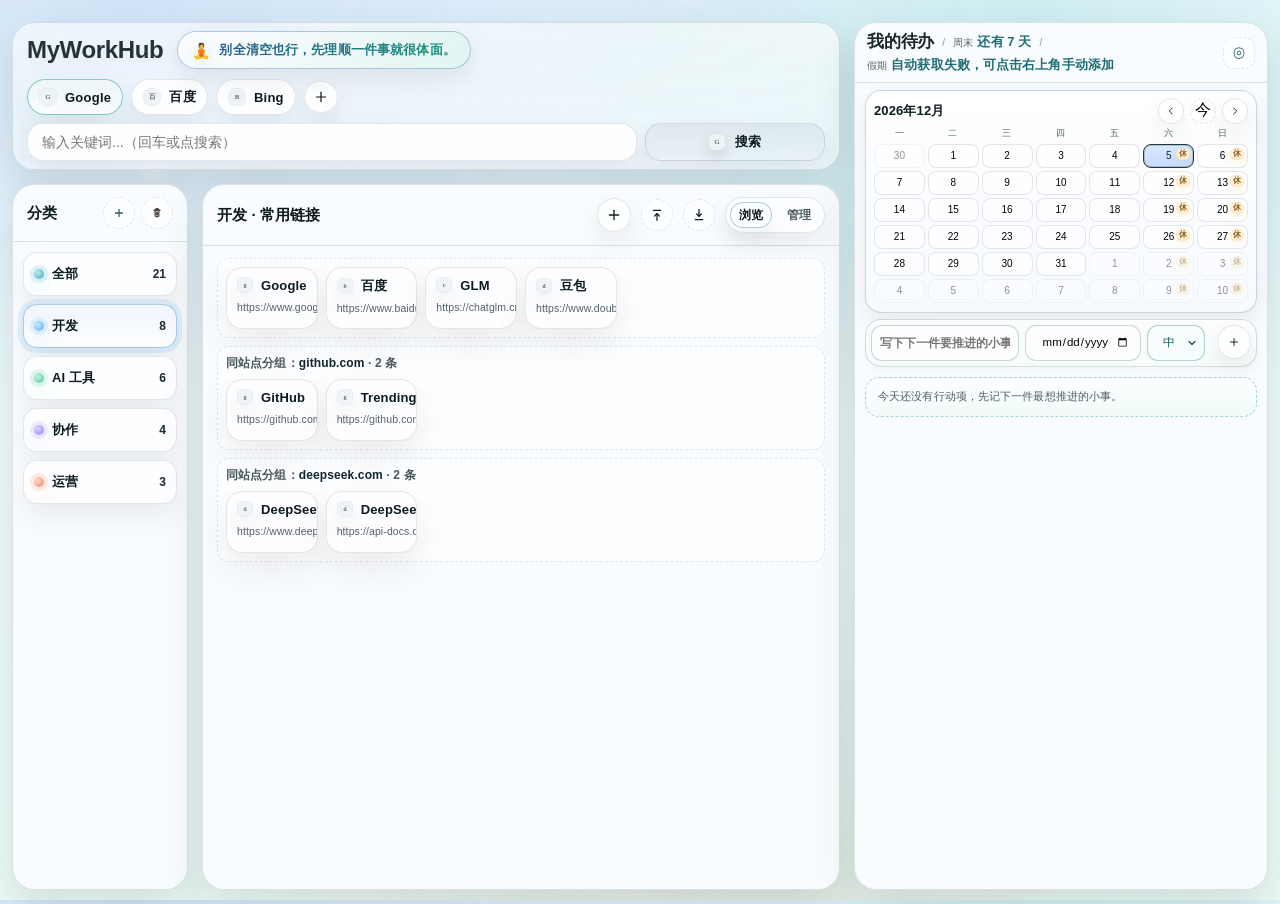
==== commit d25d9441: "feat: refine category action icons" ====
--- a/index.html
+++ b/index.html
@@ -55,20 +55,22 @@
                   <div class="row">
                     <div class="title">分类</div>
                     <div class="sidebar-actions">
-                      <a id="open-category-manage" class="iconbtn sm addbtn" href="#modal-category" title="新增/重命名分类">
+                      <a id="open-category-manage" class="toolbtn ghost" href="#modal-category" title="新增/重命名分类">
                         <span class="sr">管理分类</span>
                         <svg viewBox="0 0 24 24" fill="none" aria-hidden="true">
-                          <path d="M12 5v14" stroke="#14120d" stroke-width="1.8" stroke-linecap="round" />
-                          <path d="M5 12h14" stroke="#14120d" stroke-width="1.8" stroke-linecap="round" />
+                          <path d="M12 6.75v10.5" stroke="currentColor" stroke-width="1.9" stroke-linecap="round" />
+                          <path d="M6.75 12h10.5" stroke="currentColor" stroke-width="1.9" stroke-linecap="round" />
                         </svg>
                       </a>
-                      <a id="open-category-delete" class="iconbtn sm" href="#modal-category-danger" title="删除分类（示意）">
+                      <a id="open-category-delete" class="toolbtn ghost" href="#modal-category-danger" title="删除分类">
                         <span class="sr">删除分类</span>
                         <svg viewBox="0 0 24 24" fill="none" aria-hidden="true">
-                          <path d="M6.5 8.2h11" stroke="#b1402a" stroke-width="1.8" stroke-linecap="round" />
-                          <path d="M9.2 8.2v11" stroke="#14120d" stroke-width="1.8" stroke-linecap="round" />
-                          <path d="M14.8 8.2v11" stroke="#14120d" stroke-width="1.8" stroke-linecap="round" />
-                          <path d="M8.4 6.3h7.2" stroke="#14120d" stroke-width="1.8" stroke-linecap="round" />
+                          <path d="M9.1 6.6h5.8" stroke="currentColor" stroke-width="1.85" stroke-linecap="round" />
+                          <path d="M7.4 8.15h9.2" stroke="currentColor" stroke-width="1.85" stroke-linecap="round" />
+                          <path d="M9.15 8.15v7.55c0 .91.74 1.65 1.65 1.65h2.4c.91 0 1.65-.74 1.65-1.65V8.15" stroke="currentColor" stroke-width="1.85" stroke-linecap="round" stroke-linejoin="round" />
+                          <path d="M11.15 10.55v4.3" stroke="currentColor" stroke-width="1.85" stroke-linecap="round" />
+                          <path d="M12.85 10.55v4.3" stroke="currentColor" stroke-width="1.85" stroke-linecap="round" />
+                          <path d="M10.2 6.6 10.65 5.5h2.7L13.8 6.6" stroke="currentColor" stroke-width="1.85" stroke-linecap="round" stroke-linejoin="round" />
                         </svg>
                       </a>
                     </div>
--- a/assets/css/main.css
+++ b/assets/css/main.css
@@ -43,6 +43,10 @@
         --s3: 24px;
         --s4: 30px;
         --s5: 42px;
+
+        --icon-size-md: 16px;
+        --icon-size-sm: 14px;
+        --icon-size-xs: 12px;
 
         --max: 1720px;
       }
@@ -309,7 +313,20 @@
         width: 26px;
         height: 26px;
         border-radius: 999px;
-        box-shadow: none;
+        border-style: solid;
+        border-color: color-mix(in oklab, var(--rule) 85%, transparent);
+        background:
+          linear-gradient(180deg, rgba(255, 255, 255, 0.94), color-mix(in oklab, white 82%, var(--cream))),
+          linear-gradient(135deg, color-mix(in oklab, var(--accent) 14%, transparent), color-mix(in oklab, var(--accent-3) 10%, transparent));
+        box-shadow: 0 12px 26px rgba(12, 27, 29, 0.08);
+      }
+
+      .planstatus-action:hover {
+        border-color: color-mix(in oklab, var(--accent) 35%, var(--rule));
+        background:
+          linear-gradient(180deg, rgba(255, 255, 255, 0.98), color-mix(in oklab, white 84%, var(--cream))),
+          linear-gradient(135deg, color-mix(in oklab, var(--accent) 20%, transparent), color-mix(in oklab, var(--accent-3) 14%, transparent));
+        box-shadow: 0 14px 28px rgba(12, 27, 29, 0.1);
       }
 
       .plan-h {
@@ -664,8 +681,8 @@
       }
 
       .todoquick-submit svg {
-        width: 18px;
-        height: 18px;
+        width: var(--icon-size-md);
+        height: var(--icon-size-md);
       }
 
       .todo-groups {
@@ -897,8 +914,8 @@
       }
 
       .todo-actbtn svg {
-        width: 13px;
-        height: 13px;
+        width: var(--icon-size-sm);
+        height: var(--icon-size-sm);
       }
 
       .todo-actbtn.danger {
@@ -1120,8 +1137,13 @@
       }
 
       .catpanel .hd .row {
-        justify-content: flex-start;
-        gap: 10px;
+        justify-content: space-between;
+        gap: 14px;
+      }
+
+      .catpanel .title {
+        line-height: 1.1;
+        transform: none;
       }
 
       .kicker {
@@ -1151,8 +1173,8 @@
       }
 
       .ops .toolbtn svg {
-        width: 16px;
-        height: 16px;
+        width: var(--icon-size-md);
+        height: var(--icon-size-md);
       }
 
       .ops .pill {
@@ -1178,13 +1200,13 @@
       }
 
       .toolbtn.sm svg {
-        width: 15px;
-        height: 15px;
+        width: var(--icon-size-sm);
+        height: var(--icon-size-sm);
       }
 
       .toolbtn svg {
-        width: 18px;
-        height: 18px;
+        width: var(--icon-size-md);
+        height: var(--icon-size-md);
       }
 
       .toolbtn:hover {
@@ -1208,12 +1230,12 @@
         height: 34px;
         min-width: 34px;
         padding: 0;
-        border-radius: 12px;
-        border: 1px solid color-mix(in oklab, var(--accent) 28%, var(--accent-3) 18%, var(--rule));
+        border-radius: 999px;
+        border: 1px solid color-mix(in oklab, var(--rule) 85%, transparent);
         background:
           linear-gradient(180deg, rgba(255, 255, 255, 0.94), color-mix(in oklab, white 82%, var(--cream))),
           linear-gradient(135deg, color-mix(in oklab, var(--accent) 18%, transparent), color-mix(in oklab, var(--accent-3) 12%, transparent));
-        box-shadow: 0 10px 24px rgba(40, 111, 125, 0.1);
+        box-shadow: 0 12px 26px rgba(12, 27, 29, 0.08);
         color: color-mix(in oklab, var(--accent) 52%, var(--accent-3) 28%, var(--ink));
         display: inline-flex;
         align-items: center;
@@ -1226,8 +1248,8 @@
       .iconbtn.addbtn svg,
       .toolbtn.addbtn svg,
       .btn.addbtn svg {
-        width: 15px;
-        height: 15px;
+        width: var(--icon-size-md);
+        height: var(--icon-size-md);
       }
 
       .addbtn svg path,
@@ -1242,11 +1264,11 @@
       .toolbtn.addbtn:hover,
       .btn.addbtn:hover {
         transform: translateY(-1px);
-        border-color: color-mix(in oklab, var(--accent) 42%, var(--accent-3) 24%, var(--rule));
+        border-color: color-mix(in oklab, var(--accent) 35%, var(--rule));
         background:
           linear-gradient(180deg, rgba(255, 255, 255, 0.98), color-mix(in oklab, white 84%, var(--cream))),
           linear-gradient(135deg, color-mix(in oklab, var(--accent) 24%, transparent), color-mix(in oklab, var(--accent-3) 18%, transparent));
-        box-shadow: 0 16px 30px rgba(40, 111, 125, 0.14);
+        box-shadow: 0 14px 28px rgba(12, 27, 29, 0.1);
       }
 
       .addbtn:focus-visible,
@@ -1254,7 +1276,7 @@
       .toolbtn.addbtn:focus-visible,
       .btn.addbtn:focus-visible {
         outline: none;
-        box-shadow: 0 16px 30px rgba(40, 111, 125, 0.14), 0 0 0 4px color-mix(in oklab, var(--accent) 18%, transparent);
+        box-shadow: 0 14px 28px rgba(12, 27, 29, 0.1), 0 0 0 4px color-mix(in oklab, var(--accent) 18%, transparent);
       }
 
       .title-group {
@@ -1643,8 +1665,8 @@
       }
 
       .btn.tight .btn-ico {
-        width: 16px;
-        height: 16px;
+        width: var(--icon-size-sm);
+        height: var(--icon-size-sm);
       }
 
       .btn:hover {
@@ -1663,8 +1685,8 @@
       }
 
       .btn .btn-ico {
-        width: 18px;
-        height: 18px;
+        width: var(--icon-size-md);
+        height: var(--icon-size-md);
         display: inline-block;
         object-fit: cover;
         border-radius: 6px;
@@ -1796,8 +1818,8 @@
       }
 
       .cat-edit svg {
-        width: 14px;
-        height: 14px;
+        width: var(--icon-size-sm);
+        height: var(--icon-size-sm);
       }
 
       .cat:hover .cat-edit,
@@ -1847,35 +1869,63 @@
       }
 
       .catpanel .sidebar-actions {
+        display: inline-flex;
+        align-items: center;
+        flex-shrink: 0;
         gap: 6px;
-      }
-
-      .catpanel #open-category-delete.iconbtn.sm {
-        width: 28px;
-        height: 28px;
-        border-radius: 10px;
-        border-color: transparent;
-        background: transparent;
-        box-shadow: none;
-        color: color-mix(in oklab, var(--ink) 74%, var(--muted));
-      }
-
-      .catpanel #open-category-delete.iconbtn.sm:hover {
-        border-color: color-mix(in oklab, var(--rule) 88%, transparent);
-        background: color-mix(in oklab, white 72%, var(--cream));
-      }
-
-      .catpanel #open-category-delete.iconbtn.sm:focus-visible {
-        box-shadow: var(--ring);
-      }
-
-      .catpanel #open-category-delete {
-        color: color-mix(in oklab, #a83a27 78%, var(--muted));
-      }
-
-      .catpanel #open-category-delete:hover {
-        border-color: color-mix(in oklab, #d56b55 24%, var(--rule));
-        background: color-mix(in oklab, #fff3ef 72%, white);
+        margin-left: auto;
+        transform: none;
+      }
+
+      .catpanel .sidebar-actions .toolbtn.ghost {
+        width: 32px;
+        height: 32px;
+        min-width: 32px;
+        color: color-mix(in oklab, var(--muted) 82%, var(--ink));
+      }
+
+      .catpanel .sidebar-actions .toolbtn.ghost:focus-visible {
+        outline: none;
+        box-shadow: 0 0 0 3px color-mix(in oklab, var(--accent) 10%, transparent);
+      }
+
+      .catpanel #open-category-manage.toolbtn.ghost {
+        color: color-mix(in oklab, #4f8077 68%, var(--ink));
+      }
+
+      .catpanel #open-category-manage.toolbtn.ghost:hover,
+      .catpanel #open-category-manage.toolbtn.ghost:focus-visible {
+        color: color-mix(in oklab, #456f67 78%, var(--ink));
+      }
+
+      .catpanel #open-category-manage.toolbtn.ghost svg {
+        width: 16px;
+        height: 16px;
+      }
+
+      .catpanel #open-category-manage.toolbtn.ghost svg path {
+        stroke-width: 1.9;
+        stroke: currentColor;
+      }
+
+      .catpanel #open-category-delete.toolbtn.ghost {
+        color: color-mix(in oklab, #7f655b 64%, var(--ink));
+      }
+
+      .catpanel #open-category-delete.toolbtn.ghost:hover,
+      .catpanel #open-category-delete.toolbtn.ghost:focus-visible {
+        color: color-mix(in oklab, #6f473a 82%, var(--ink));
+      }
+
+      .catpanel #open-category-delete.toolbtn.ghost svg {
+        width: 16px;
+        height: 16px;
+        transform: none;
+      }
+
+      .catpanel #open-category-delete.toolbtn.ghost svg path {
+        stroke-width: 1.85;
+        stroke: currentColor;
       }
 
       .iconbtn {
@@ -1898,6 +1948,10 @@
         border-radius: 11px;
       }
 
+      .iconbtn.sm.addbtn {
+        border-radius: 999px;
+      }
+
       .iconbtn:hover {
         transform: translateY(-1px);
         border-color: color-mix(in oklab, var(--accent-2) 24%, var(--rule));
@@ -1909,8 +1963,8 @@
       }
 
       .iconbtn svg {
-        width: 16px;
-        height: 16px;
+        width: var(--icon-size-md);
+        height: var(--icon-size-md);
       }
 
       /* Main */
@@ -2236,8 +2290,8 @@
       }
 
       .linkpanel:has(#mode-manage:checked) .linkcard .acts .toolbtn.sm svg {
-        width: 13px;
-        height: 13px;
+        width: var(--icon-size-xs);
+        height: var(--icon-size-xs);
       }
 
 
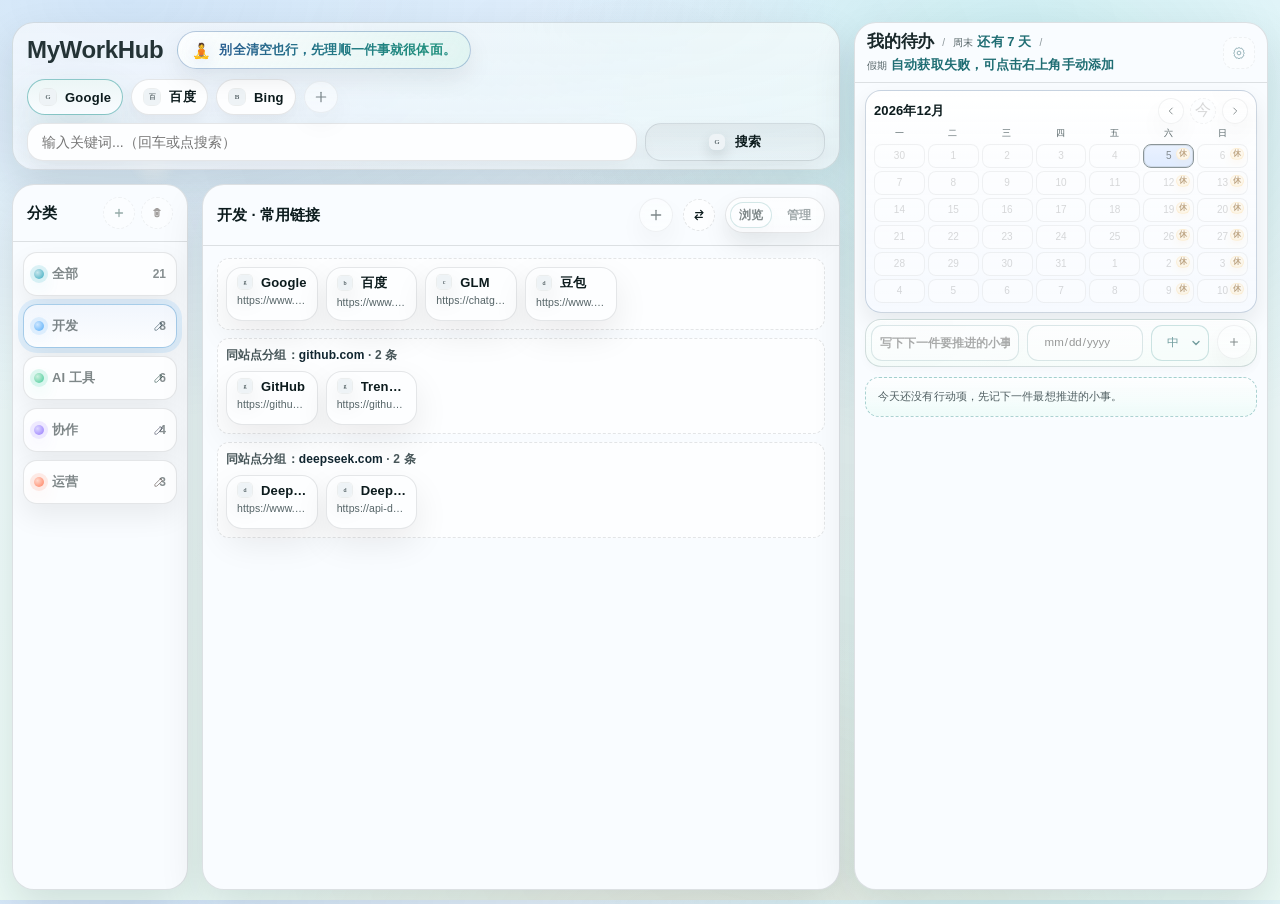
==== commit e17a4ffe: "feat: switch WorkHub to bound file sync" ====
--- a/index.html
+++ b/index.html
@@ -18,7 +18,7 @@
                     <div class="title-brand">
                       <h1 class="brand-name">MyWorkHub</h1>
                     </div>
-                    <div class="hero-note" role="note" title="每日一句（示意）">
+                    <div class="hero-note" role="note">
                       <span id="motto-emoji" class="motto-emoji" aria-hidden="true">✨</span>
                       <span id="motto-text" class="motto-t">把今天最重要的一件事先推进一点点。</span>
                     </div>
@@ -28,7 +28,7 @@
 
               <form class="search" action="#" method="get">
                 <div class="tabs" id="engine-tabs" role="tablist" aria-label="搜索引擎">
-                  <a id="open-engine-modal" class="iconbtn sm addbtn" href="#modal-engine" title="管理引擎">
+                  <a id="open-engine-modal" class="iconbtn sm addbtn" href="#modal-engine" title="管理搜索引擎">
                     <span class="sr">管理引擎</span>
                     <svg viewBox="0 0 24 24" fill="none" aria-hidden="true">
                       <path d="M12 5v14" stroke="#14120d" stroke-width="1.8" stroke-linecap="round" />
@@ -55,7 +55,7 @@
                   <div class="row">
                     <div class="title">分类</div>
                     <div class="sidebar-actions">
-                      <a id="open-category-manage" class="toolbtn ghost" href="#modal-category" title="新增/重命名分类">
+                      <a id="open-category-manage" class="toolbtn ghost" href="#modal-category" title="管理分类">
                         <span class="sr">管理分类</span>
                         <svg viewBox="0 0 24 24" fill="none" aria-hidden="true">
                           <path d="M12 6.75v10.5" stroke="currentColor" stroke-width="1.9" stroke-linecap="round" />
@@ -122,28 +122,21 @@
                           <path d="M5 12h14" stroke="#0c1b1d" stroke-width="1.9" stroke-linecap="round" />
                         </svg>
                       </a>
-                      <a class="toolbtn ghost" href="#modal-data-import" title="导入">
-                        <span class="sr">导入</span>
+                      <a id="open-data-sync-modal" class="toolbtn ghost" href="#modal-data-sync" title="同步文件">
+                        <span class="sr">同步文件</span>
                         <svg viewBox="0 0 24 24" fill="none" aria-hidden="true">
-                          <path d="M12 20V10" stroke="#0c1b1d" stroke-width="1.9" stroke-linecap="round" />
-                          <path d="M15.5 13.5 12 10 8.5 13.5" stroke="#0c1b1d" stroke-width="1.9" stroke-linecap="round" stroke-linejoin="round" />
-                          <path d="M6.5 5h11" stroke="#0c1b1d" stroke-width="1.9" stroke-linecap="round" />
-                        </svg>
-                      </a>
-                      <a id="data-export-direct-btn" class="toolbtn ghost" href="#" title="导出">
-                        <span class="sr">导出</span>
-                        <svg viewBox="0 0 24 24" fill="none" aria-hidden="true">
-                          <path d="M12 4v10" stroke="#0c1b1d" stroke-width="1.9" stroke-linecap="round" />
-                          <path d="M8.5 10.5 12 14l3.5-3.5" stroke="#0c1b1d" stroke-width="1.9" stroke-linecap="round" stroke-linejoin="round" />
-                          <path d="M6.5 19h11" stroke="#0c1b1d" stroke-width="1.9" stroke-linecap="round" />
+                          <path d="M7 8.5h10" stroke="#0c1b1d" stroke-width="1.9" stroke-linecap="round" />
+                          <path d="M14.5 5 18 8.5 14.5 12" stroke="#0c1b1d" stroke-width="1.9" stroke-linecap="round" stroke-linejoin="round" />
+                          <path d="M17 15.5H7" stroke="#0c1b1d" stroke-width="1.9" stroke-linecap="round" />
+                          <path d="M9.5 12 6 15.5 9.5 19" stroke="#0c1b1d" stroke-width="1.9" stroke-linecap="round" stroke-linejoin="round" />
                         </svg>
                       </a>
 
                       <div class="modeToggle" aria-label="模式切换">
                         <input type="radio" name="mode" id="mode-browse" checked />
                         <input type="radio" name="mode" id="mode-manage" />
-                        <label for="mode-browse" title="纯展示">浏览</label>
-                        <label for="mode-manage" title="显示编辑/删除">管理</label>
+                        <label for="mode-browse" title="浏览模式（隐藏编辑操作）">浏览</label>
+                        <label for="mode-manage" title="管理模式（显示编辑和删除）">管理</label>
                       </div>
                     </div>
                   </div>
@@ -516,20 +509,20 @@
               <div class="field">
                 <label for="cc">分类颜色</label>
                 <div id="cc-palette" class="color-palette" role="radiogroup" aria-label="分类颜色调色盘">
-                  <button type="button" class="color-swatch" data-color="sky" aria-checked="true" title="sky"></button>
-                  <button type="button" class="color-swatch" data-color="mint" aria-checked="false" title="mint"></button>
-                  <button type="button" class="color-swatch" data-color="aqua" aria-checked="false" title="aqua"></button>
-                  <button type="button" class="color-swatch" data-color="coral" aria-checked="false" title="coral"></button>
-                  <button type="button" class="color-swatch" data-color="lemon" aria-checked="false" title="lemon"></button>
-                  <button type="button" class="color-swatch" data-color="lilac" aria-checked="false" title="lilac"></button>
-                  <button type="button" class="color-swatch" data-color="slate" aria-checked="false" title="slate"></button>
+                  <button type="button" class="color-swatch" data-color="sky" aria-checked="true" aria-label="天空蓝" title="天空蓝"></button>
+                  <button type="button" class="color-swatch" data-color="mint" aria-checked="false" aria-label="薄荷绿" title="薄荷绿"></button>
+                  <button type="button" class="color-swatch" data-color="aqua" aria-checked="false" aria-label="水青色" title="水青色"></button>
+                  <button type="button" class="color-swatch" data-color="coral" aria-checked="false" aria-label="珊瑚橙" title="珊瑚橙"></button>
+                  <button type="button" class="color-swatch" data-color="lemon" aria-checked="false" aria-label="柠檬黄" title="柠檬黄"></button>
+                  <button type="button" class="color-swatch" data-color="lilac" aria-checked="false" aria-label="淡紫色" title="淡紫色"></button>
+                  <button type="button" class="color-swatch" data-color="slate" aria-checked="false" aria-label="岩灰色" title="岩灰色"></button>
                 </div>
                 <input id="cc" type="hidden" value="sky" />
               </div>
             </div>
             <div class="ft">
               <a class="btn ghost" href="#">取消</a>
-              <a id="category-confirm-btn" class="btn" href="#" title="保存分类">确认</a>
+              <a id="category-confirm-btn" class="btn" href="#" title="确认分类设置">确认</a>
             </div>
           </div>
         </section>
@@ -560,11 +553,11 @@
           </div>
         </section>
 
-        <section id="modal-data-export" class="modal" aria-label="导出弹窗">
+        <section id="modal-data-sync" class="modal" aria-label="同步弹窗">
           <a class="overlay" href="#" aria-label="关闭"></a>
           <div class="sheet" role="dialog" aria-modal="true">
             <div class="hd">
-              <strong>导出（JSON）</strong>
+              <strong>同步文件</strong>
               <a class="iconbtn" href="#" title="关闭">
                 <span class="sr">关闭</span>
                 <svg viewBox="0 0 24 24" fill="none" aria-hidden="true">
@@ -574,46 +567,25 @@
               </a>
             </div>
             <div class="bd">
-              <div class="field">
-                <label>导出文件</label>
-                <a id="data-export-btn" class="btn ghost" href="#" title="下载数据">下载 workhub.json</a>
+              <div class="file-sync-panel">
+                <div class="field">
+                  <label>当前状态</label>
+                  <div id="local-file-sync-status" class="file-sync-status" data-tone="info">未绑定同步文件。</div>
+                </div>
+                <div class="field">
+                  <label>操作说明</label>
+                  <div class="file-sync-status" data-tone="info">绑定时会优先选择现有 JSON 文件，并以该外部文件为准；绑定后，所有待办、链接、分类等改动都会直接写回这个文件。</div>
+                </div>
+                <div class="file-sync-actions">
+                  <a id="local-file-bind-btn" class="btn ghost" href="#" title="选择同步文件">绑定本地文件</a>
+                  <a id="local-file-pull-btn" class="btn ghost" href="#" title="用本地文件覆盖浏览器数据">本地文件 -> 浏览器</a>
+                  <a id="local-file-sync-btn" class="btn" href="#" title="把当前浏览器数据写回本地文件">浏览器 -> 本地文件</a>
+                  <a id="local-file-unbind-btn" class="btn ghost" href="#" title="解绑当前同步文件">解绑文件</a>
+                </div>
               </div>
             </div>
             <div class="ft">
               <a class="btn ghost" href="#">关闭</a>
-            </div>
-          </div>
-        </section>
-
-        <section id="modal-data-import" class="modal" aria-label="导入弹窗">
-          <a class="overlay" href="#" aria-label="关闭"></a>
-          <div class="sheet" role="dialog" aria-modal="true">
-            <div class="hd">
-              <strong>导入（JSON）</strong>
-              <a class="iconbtn" href="#" title="关闭">
-                <span class="sr">关闭</span>
-                <svg viewBox="0 0 24 24" fill="none" aria-hidden="true">
-                  <path d="M7 7l10 10" stroke="#14120d" stroke-width="1.8" stroke-linecap="round" />
-                  <path d="M17 7 7 17" stroke="#14120d" stroke-width="1.8" stroke-linecap="round" />
-                </svg>
-              </a>
-            </div>
-            <div class="bd">
-              <div class="field">
-                <label for="imp">导入文件</label>
-                <input id="imp" type="file" accept="application/json" />
-              </div>
-              <div class="field">
-                <label for="import-strategy">导入策略</label>
-                <select id="import-strategy">
-                  <option value="overwrite">覆盖本地数据（推荐）</option>
-                  <option value="merge">合并（后续可做）</option>
-                </select>
-              </div>
-            </div>
-            <div class="ft">
-              <a class="btn ghost" href="#">取消</a>
-              <a id="data-import-apply-btn" class="btn" href="#" title="导入并应用">导入并应用</a>
             </div>
           </div>
         </section>
@@ -636,9 +608,9 @@
                 <div class="tabs" style="justify-content:space-between;align-items:center;">
                   <label style="margin:0;">常用搜索引擎（可多选）· 选择后点击“应用选择”</label>
                   <div class="tabs" style="gap:6px;">
-                    <button id="engine-select-all-btn" type="button" class="btn tight ghost" title="全部勾选">全选</button>
-                    <button id="engine-select-none-btn" type="button" class="btn tight ghost" title="取消勾选">清空</button>
-                    <button id="engine-open-custom-form" type="button" class="iconbtn sm addbtn" title="添加自定义引擎">
+                    <button id="engine-select-all-btn" type="button" class="btn tight ghost" title="全选搜索引擎">全选</button>
+                    <button id="engine-select-none-btn" type="button" class="btn tight ghost" title="清空已选搜索引擎">清空</button>
+                    <button id="engine-open-custom-form" type="button" class="iconbtn sm addbtn" title="展开自定义引擎表单">
                       <span class="sr">添加自定义引擎</span>
                       <svg viewBox="0 0 24 24" fill="none" aria-hidden="true">
                         <path d="M12 5v14" stroke="#14120d" stroke-width="1.8" stroke-linecap="round" />
@@ -670,7 +642,7 @@
             </div>
             <div class="ft">
               <a class="btn ghost" href="#">取消</a>
-              <a id="engine-add-btn" class="btn" href="#" title="应用默认引擎选择">应用选择</a>
+              <a id="engine-add-btn" class="btn" href="#" title="应用引擎选择">应用选择</a>
             </div>
           </div>
         </section>
@@ -742,7 +714,7 @@
             </div>
             <div class="ft">
               <a class="btn ghost" href="#">取消</a>
-              <a id="todo-save-btn" class="btn" href="#" title="保存待办">保存</a>
+              <a id="todo-save-btn" class="btn" href="#" title="保存待办内容">保存</a>
             </div>
           </div>
         </section>
@@ -786,26 +758,29 @@
               </a>
             </div>
             <div class="bd">
-              <div class="field">
-                <label for="hn">假日名称</label>
-                <input id="hn" type="text" placeholder="例如：清明节" />
-              </div>
-              <div class="field">
-                <label for="hs">开始日期</label>
-                <input id="hs" type="date" />
-              </div>
-              <div class="field">
-                <label for="he">结束日期</label>
-                <input id="he" type="date" />
+              <div class="holiday-editor" aria-label="新增假日">
+                <div class="field holiday-name-field">
+                  <label for="hn">假日名称</label>
+                  <input id="hn" type="text" placeholder="例如：清明节" />
+                </div>
+                <div class="field holiday-range-field">
+                  <label for="hs">日期起止时间</label>
+                  <div class="holiday-range-inputs">
+                    <input id="hs" type="date" />
+                    <span class="holiday-range-sep" aria-hidden="true">-</span>
+                    <label class="sr" for="he">结束日期</label>
+                    <input id="he" type="date" />
+                  </div>
+                </div>
+                <a id="holiday-add-btn" class="btn holiday-add-btn" href="#" title="添加假日安排">添加</a>
               </div>
               <div class="field">
                 <label>已配置假日</label>
-                <div id="holiday-list" style="display: grid; gap: 8px;"></div>
+                <div id="holiday-list" class="holiday-list"></div>
               </div>
             </div>
             <div class="ft">
               <a class="btn ghost" href="#">取消</a>
-              <a id="holiday-add-btn" class="btn" href="#" title="添加假日">添加假日</a>
             </div>
           </div>
         </section>
@@ -813,10 +788,10 @@
         <!-- Toast placeholder -->
         <div class="toast" aria-hidden="true">
           <div class="msg">
-            <span class="badge"></span>
+            <span class="badge" aria-hidden="true">✓</span>
             <div>
-              <strong>提示（示意）</strong>
-              <span>保存成功 / 导入失败 / URL 不合法 等反馈会出现在这里。</span>
+              <strong>操作完成</strong>
+              <span>新增、删除、更新和导入导出的结果都会在这里即时提示。</span>
             </div>
           </div>
           <button type="button" class="toast-action" hidden>撤销</button>
--- a/assets/css/main.css
+++ b/assets/css/main.css
@@ -577,8 +577,8 @@
 
       .todoquick {
         display: grid;
-        grid-template-columns: minmax(0, 1fr) 116px 58px 40px;
-        gap: 6px;
+        grid-template-columns: minmax(0, 1fr) 116px 58px 34px;
+        gap: 8px;
         margin-bottom: 6px;
         padding: 5px;
         border-radius: 16px;
@@ -671,9 +671,9 @@
 
       .todoquick-submit {
         grid-column: 4;
-        min-width: 40px;
-        width: 40px;
-        justify-self: end;
+        min-width: 34px;
+        width: 34px;
+        justify-self: stretch;
         display: inline-flex;
         align-items: center;
         justify-content: center;
@@ -733,7 +733,7 @@
 
       .todo-list {
         display: grid;
-        gap: 6px;
+        gap: 8px;
       }
 
       .todo-item {
@@ -742,12 +742,13 @@
         border-radius: 16px;
         background: linear-gradient(180deg, color-mix(in oklab, white 87%, var(--cream)), color-mix(in oklab, white 77%, var(--cream)));
         box-shadow: 0 6px 14px rgba(12, 27, 29, 0.04);
-        padding: 10px 72px 10px 10px;
+        min-height: 42px;
+        padding: 6px 12px 6px 12px;
         display: grid;
         grid-template-columns: auto minmax(0, 1fr);
-        align-items: start;
-        gap: 8px;
-        transition: transform 180ms ease, box-shadow 180ms ease, border-color 180ms ease, background 180ms ease;
+        align-items: center;
+        gap: 8px;
+        transition: transform 180ms ease, box-shadow 180ms ease, border-color 180ms ease, background 180ms ease, padding-right 180ms ease;
         animation: todoRise 240ms cubic-bezier(0.22, 0.9, 0.24, 1) both;
       }
 
@@ -757,6 +758,11 @@
         box-shadow: 0 10px 18px rgba(12, 27, 29, 0.06);
       }
 
+      .todo-item:hover,
+      .todo-item:focus-within {
+        padding-right: 60px;
+      }
+
       .todo-item.done {
         border-color: color-mix(in oklab, var(--cat-mint) 22%, var(--rule));
         background: linear-gradient(180deg, color-mix(in oklab, #dff8ed 76%, white), color-mix(in oklab, #dff8ed 58%, var(--cream)));
@@ -766,9 +772,9 @@
       .todo-main {
         min-width: 0;
         display: grid;
-        grid-template-columns: minmax(0, 1fr) 38px 60px;
-        align-items: center;
-        gap: 5px;
+        grid-template-columns: minmax(0, 1fr) 42px 74px;
+        align-items: center;
+        gap: 8px;
         overflow: hidden;
       }
 
@@ -776,12 +782,15 @@
         grid-column: 1;
         min-width: 0;
         overflow: hidden;
+        display: flex;
+        align-items: center;
+        min-height: 22px;
       }
 
       .todo-t {
         font-size: 13px;
         font-weight: 600;
-        line-height: 1.3;
+        line-height: 1.25;
         min-width: 0;
         white-space: nowrap;
         overflow: hidden;
@@ -804,73 +813,91 @@
         align-items: center;
         justify-content: center;
         gap: 4px;
-        padding: 4px 5px;
+        padding: 5px 7px;
         font-size: 9.5px;
+        font-weight: 700;
         line-height: 1;
-        border-radius: 999px;
+        border: 1px solid transparent;
+        border-radius: 10px;
         justify-self: stretch;
         min-width: 0;
         overflow: hidden;
         text-overflow: ellipsis;
+        min-height: 26px;
+        box-sizing: border-box;
+        box-shadow:
+          inset 0 1px 0 rgba(255, 255, 255, 0.72),
+          0 4px 10px rgba(12, 27, 29, 0.05);
       }
 
       .todo-priority-chip {
-        min-width: 38px;
+        min-width: 42px;
+        letter-spacing: 0.08em;
       }
 
       .todo-date-link {
         cursor: pointer;
         color: inherit;
         white-space: nowrap;
-        border: 1px solid color-mix(in oklab, var(--accent-3) 16%, var(--rule));
-        background: color-mix(in oklab, white 82%, var(--accent-3));
-        min-width: 60px;
+        justify-content: flex-start;
+        text-align: left;
+        padding-left: 8px;
+        padding-right: 8px;
+        border-color: color-mix(in oklab, var(--accent-3) 18%, var(--rule));
+        background: linear-gradient(180deg, color-mix(in oklab, white 90%, var(--accent-3)), color-mix(in oklab, white 78%, var(--accent-3)));
+        min-width: 74px;
       }
 
       .todo-date-link[data-tone="overdue-severe"] {
-        background: #ffe0db;
+        background: linear-gradient(180deg, #fff1ed, #ffd9d1);
         border-color: #ff8c79;
         color: #76180f;
       }
 
       .todo-date-link[data-tone="overdue"] {
-        background: #ffe7d6;
+        background: linear-gradient(180deg, #fff3e7, #ffe4cf);
         border-color: #ffb184;
         color: #8b3f16;
       }
 
       .todo-date-link[data-tone="today"] {
-        background: #fff0cf;
+        background: linear-gradient(180deg, #fff7e4, #ffeabf);
         border-color: #f0c36b;
         color: #745200;
       }
 
       .todo-date-link[data-tone="future-near"] {
-        background: #dcf7ed;
+        background: linear-gradient(180deg, #effbf5, #d8f4e7);
         border-color: #86d9bc;
         color: #17614d;
       }
 
       .todo-date-link[data-tone="future-far"] {
-        background: #e2efff;
+        background: linear-gradient(180deg, #f0f6ff, #dceafe);
         border-color: #9dc2f1;
         color: #285f92;
       }
 
+      .todo-date-link[data-tone="later"] {
+        background: linear-gradient(180deg, #fafbfd, #eef3f8);
+        border-color: color-mix(in oklab, #94a3b8 24%, var(--rule));
+        color: #566476;
+      }
+
       .todo-priority-chip[data-priority="high"] {
-        background: color-mix(in oklab, white 66%, #ff7a59);
+        background: linear-gradient(180deg, color-mix(in oklab, white 84%, #ffb39d), color-mix(in oklab, white 68%, #ff7a59));
         border-color: color-mix(in oklab, #ff7a59 42%, var(--rule));
         color: #7f2f10;
       }
 
       .todo-priority-chip[data-priority="medium"] {
-        background: color-mix(in oklab, white 70%, #62cbd0);
+        background: linear-gradient(180deg, color-mix(in oklab, white 86%, #bfeef0), color-mix(in oklab, white 70%, #62cbd0));
         border-color: color-mix(in oklab, #0ea5a5 26%, var(--rule));
         color: #165d63;
       }
 
       .todo-priority-chip[data-priority="low"] {
-        background: color-mix(in oklab, white 86%, #cfd8e3);
+        background: linear-gradient(180deg, color-mix(in oklab, white 92%, #eef3f8), color-mix(in oklab, white 84%, #cfd8e3));
         border-color: color-mix(in oklab, #94a3b8 24%, var(--rule));
         color: #4f5f70;
       }
@@ -898,38 +925,87 @@
 
       .todo-item-actions {
         position: absolute;
-        top: 8px;
+        top: 50%;
         right: 8px;
         display: inline-flex;
         align-items: center;
-        gap: 4px;
+        gap: 3px;
         flex-shrink: 0;
-      }
-
-      .todo-actbtn {
-        width: 26px;
-        height: 26px;
-        border-radius: 999px;
+        transform: translateY(-50%);
+        opacity: 0;
+        pointer-events: none;
+        transition: opacity 160ms ease, transform 160ms ease;
+      }
+
+      .todo-item:hover .todo-item-actions,
+      .todo-item:focus-within .todo-item-actions {
+        opacity: 1;
+        pointer-events: auto;
+        transform: translateY(-50%);
+      }
+
+      .iconbtn.sm.todo-actbtn {
+        width: 22px;
+        height: 22px;
+        min-width: 22px;
+        padding: 0;
+        border: 0;
+        border-radius: 7px;
+        background: transparent;
+        color: color-mix(in oklab, var(--ink) 78%, var(--accent));
         box-shadow: none;
-      }
-
-      .todo-actbtn svg {
+        transform: none;
+        transition: color 160ms ease, background-color 160ms ease, opacity 160ms ease, transform 160ms ease;
+      }
+
+      .iconbtn.sm.todo-actbtn svg {
         width: var(--icon-size-sm);
         height: var(--icon-size-sm);
       }
 
+      .todo-actbtn svg path {
+        stroke: currentColor;
+      }
+
+      .todo-actbtn:hover,
+      .todo-actbtn:focus-visible {
+        border: 0;
+        background: transparent;
+        color: color-mix(in oklab, var(--ink) 58%, var(--accent));
+        box-shadow: none;
+        transform: scale(1.08);
+      }
+
+      .todo-actbtn:not(.danger):hover,
+      .todo-actbtn:not(.danger):focus-visible {
+        background: color-mix(in oklab, var(--accent) 14%, transparent);
+        color: color-mix(in oklab, var(--ink) 52%, var(--accent));
+      }
+
+      .todo-actbtn:focus,
+      .todo-actbtn:focus-visible {
+        outline: none;
+        box-shadow: none;
+      }
+
       .todo-actbtn.danger {
-        border-color: color-mix(in oklab, var(--accent-2) 24%, var(--rule));
-        color: color-mix(in oklab, var(--accent-2) 55%, var(--ink));
+        color: color-mix(in oklab, #7f655b 64%, var(--ink));
+      }
+
+      .todo-actbtn.danger:hover,
+      .todo-actbtn.danger:focus-visible {
+        color: color-mix(in oklab, #6f473a 82%, var(--ink));
+        background: color-mix(in oklab, var(--accent-2) 10%, transparent);
       }
 
       .todo-cb {
         width: 18px;
         height: 18px;
-        margin-top: 2px;
+        margin-top: 0;
         accent-color: color-mix(in oklab, var(--accent) 78%, #0f766e);
         cursor: pointer;
         transition: transform 140ms ease;
+        align-self: center;
       }
 
       .todo-cb:checked {
@@ -937,9 +1013,9 @@
       }
 
       .todo-completed {
-        margin-top: 8px;
+        margin-top: 12px;
         border-top: 1px dashed color-mix(in oklab, var(--rule) 84%, transparent);
-        padding-top: 8px;
+        padding-top: 10px;
       }
 
       .todo-completed summary {
@@ -947,6 +1023,7 @@
         font-size: 11px;
         color: color-mix(in oklab, var(--muted) 84%, var(--ink));
         list-style: none;
+        margin-bottom: 8px;
       }
 
       .todo-completed summary::-webkit-details-marker {
@@ -1056,7 +1133,7 @@
         }
 
         .todoquick {
-          grid-template-columns: minmax(0, 1fr) 122px 74px 46px;
+          grid-template-columns: minmax(0, 1fr) 122px 74px 34px;
         }
 
         .todoquick-title { grid-column: 1; }
@@ -1119,13 +1196,50 @@
         }
 
         .todo-item {
-          padding-right: 68px;
+          min-height: 42px;
+          padding-right: 60px;
           grid-template-columns: auto minmax(0, 1fr);
         }
 
         .todo-item-actions {
-          top: 8px;
+          top: 50%;
           right: 8px;
+          opacity: 1;
+          pointer-events: auto;
+        }
+
+        .holiday-editor {
+          grid-template-columns: 1fr;
+        }
+
+        .holiday-range-inputs {
+          grid-template-columns: 1fr;
+        }
+
+        .holiday-range-sep {
+          display: none;
+        }
+
+        .holiday-add-btn {
+          width: 100%;
+        }
+
+        .holiday-row,
+        .holiday-row-main {
+          align-items: flex-start;
+        }
+
+        .holiday-row {
+          flex-direction: column;
+        }
+
+        .holiday-row-main {
+          width: 100%;
+          flex-wrap: wrap;
+        }
+
+        .holiday-row-date {
+          white-space: normal;
         }
       }
 
@@ -1211,6 +1325,35 @@
 
       .toolbtn:hover {
         border-color: color-mix(in oklab, var(--accent) 35%, var(--rule));
+      }
+
+      .toolbtn.is-disabled,
+      .iconbtn.is-disabled,
+      .btn.is-disabled,
+      .cat-main.is-disabled,
+      .cat-edit.is-disabled,
+      .todo-date-link.is-disabled,
+      .calday.is-disabled,
+      .engine-preset-item.is-disabled,
+      .color-swatch.is-disabled {
+        opacity: 0.52;
+        cursor: not-allowed;
+        pointer-events: none;
+      }
+
+      .modeToggle input:disabled ~ label {
+        opacity: 0.52;
+        cursor: not-allowed;
+      }
+
+      .todoquick input:disabled,
+      .todoquick select:disabled,
+      .field input:disabled,
+      .field select:disabled,
+      .field textarea:disabled,
+      .todo-cb:disabled {
+        opacity: 0.6;
+        cursor: not-allowed;
       }
 
       .toolbtn.ghost {
@@ -2076,12 +2219,12 @@
         border: 1px solid color-mix(in oklab, var(--rule) 85%, transparent);
         background: color-mix(in oklab, white 76%, var(--cream));
         border-radius: var(--radius-2);
-        padding: 9px 10px 8px;
+        padding: 6px 10px 6px;
         box-shadow: 0 14px 34px rgba(20, 18, 13, 0.08);
         transition: transform 160ms ease, border-color 160ms ease;
         position: relative;
         overflow: hidden;
-        min-height: 62px;
+        min-height: 54px;
       }
 
       .card::before {
@@ -2161,6 +2304,26 @@
         gap: 8px;
         margin-top: 8px;
         align-content: start;
+        min-height: 72px;
+        padding: 6px;
+        border-radius: 12px;
+        transition: background 160ms ease, border-color 160ms ease, box-shadow 160ms ease;
+      }
+
+      .all-group-links.drop-target {
+        background: color-mix(in oklab, var(--accent) 8%, white);
+        box-shadow: inset 0 0 0 1px color-mix(in oklab, var(--accent) 30%, var(--rule));
+      }
+
+      .all-group-empty {
+        min-height: 54px;
+        display: grid;
+        place-items: center;
+        border: 1px dashed color-mix(in oklab, var(--accent) 20%, var(--rule));
+        border-radius: 12px;
+        color: color-mix(in oklab, var(--muted) 84%, var(--ink));
+        background: color-mix(in oklab, white 74%, var(--cream));
+        font-size: 12px;
       }
 
       .site-group {
@@ -2194,9 +2357,20 @@
       }
 
       .brandline {
-        display: inline-flex;
-        align-items: center;
-        gap: 8px;
+        display: flex;
+        align-items: center;
+        gap: 8px;
+        min-width: 0;
+      }
+
+      .brandline h3 {
+        min-width: 0;
+        flex: 1 1 auto;
+      }
+
+      .linkcard .t > :first-child {
+        min-width: 0;
+        flex: 1 1 auto;
       }
 
       .site-ico {
@@ -2210,6 +2384,9 @@
       }
 
       .card .u {
+        display: block;
+        width: 100%;
+        max-width: 100%;
         margin-top: 4px;
         font-size: 10.5px;
         color: color-mix(in oklab, var(--muted) 92%, var(--ink));
@@ -2236,10 +2413,14 @@
 
 
       .linkcard .stretched {
+        display: block;
         color: inherit;
         text-decoration: none;
         position: relative;
         z-index: 1;
+        overflow: hidden;
+        white-space: nowrap;
+        text-overflow: ellipsis;
       }
 
       .linkcard .stretched::before {
@@ -2272,6 +2453,10 @@
       .linkpanel:has(#mode-manage:checked) .linkcard.dragging {
         opacity: 0.62;
         border-style: dashed;
+      }
+
+      .linkcard[draggable="false"] {
+        cursor: pointer;
       }
 
       .cats .cat[draggable="true"] {
@@ -2417,6 +2602,139 @@
         box-shadow: var(--ring);
       }
 
+      .file-sync-panel {
+        display: grid;
+        gap: 10px;
+        padding: 12px;
+        border-radius: 16px;
+        border: 1px solid color-mix(in oklab, var(--accent) 12%, var(--rule));
+        background:
+          linear-gradient(180deg, rgba(255, 255, 255, 0.9), rgba(243, 249, 255, 0.82)),
+          radial-gradient(240px 100px at 100% 0%, rgba(58, 123, 213, 0.06), transparent 72%);
+      }
+
+      .file-sync-status {
+        min-height: 38px;
+        padding: 8px 10px;
+        border-radius: 12px;
+        background: color-mix(in oklab, white 76%, var(--cream));
+        color: color-mix(in oklab, var(--muted) 88%, var(--ink));
+        font-size: 12px;
+        line-height: 1.55;
+      }
+
+      .file-sync-status[data-tone="error"] {
+        background: color-mix(in oklab, white 82%, #ffe7df);
+        color: #8b3f16;
+      }
+
+      .file-sync-status[data-tone="success"] {
+        background: color-mix(in oklab, white 80%, #dcf7ed);
+        color: #17614d;
+      }
+
+      .file-sync-status[data-tone="info"] {
+        background: color-mix(in oklab, white 78%, #e7f0ff);
+        color: #285f92;
+      }
+
+      .file-sync-actions {
+        display: flex;
+        gap: 8px;
+        flex-wrap: wrap;
+      }
+
+      .file-sync-actions .btn {
+        min-width: 112px;
+      }
+
+      .file-sync-actions .btn[disabled] {
+        opacity: 0.55;
+        cursor: not-allowed;
+        pointer-events: none;
+      }
+
+      .holiday-editor {
+        display: grid;
+        grid-template-columns: minmax(0, 1.2fr) minmax(0, 1.7fr) auto;
+        align-items: end;
+        gap: 12px;
+      }
+
+      .holiday-name-field,
+      .holiday-range-field {
+        min-width: 0;
+      }
+
+      .holiday-range-inputs {
+        display: grid;
+        grid-template-columns: minmax(0, 1fr) auto minmax(0, 1fr);
+        align-items: center;
+        gap: 8px;
+      }
+
+      .holiday-range-sep {
+        color: color-mix(in oklab, var(--muted) 88%, var(--ink));
+        font-size: 14px;
+        font-weight: 700;
+      }
+
+      .holiday-add-btn {
+        min-width: 84px;
+        min-height: 45px;
+        padding: 0 16px;
+        align-self: end;
+      }
+
+      .holiday-list {
+        display: grid;
+        gap: 8px;
+      }
+
+      .holiday-row {
+        display: flex;
+        align-items: center;
+        justify-content: space-between;
+        gap: 12px;
+        min-height: 48px;
+        padding: 10px 12px;
+        border-radius: 16px;
+        border: 1px solid color-mix(in oklab, var(--accent) 14%, var(--rule));
+        background: linear-gradient(180deg, color-mix(in oklab, white 87%, var(--cream)), color-mix(in oklab, white 77%, var(--cream)));
+        box-shadow: 0 6px 14px rgba(12, 27, 29, 0.04);
+      }
+
+      .holiday-row-main {
+        min-width: 0;
+        display: flex;
+        align-items: center;
+        gap: 10px;
+        flex: 1;
+      }
+
+      .holiday-row-name,
+      .holiday-row-date {
+        min-width: 0;
+        white-space: nowrap;
+      }
+
+      .holiday-row-name {
+        font-size: 13px;
+        font-weight: 700;
+        color: color-mix(in oklab, var(--ink) 92%, var(--accent));
+      }
+
+      .holiday-row-date {
+        font-size: 13px;
+        color: color-mix(in oklab, var(--muted) 78%, var(--ink));
+        overflow: hidden;
+        text-overflow: ellipsis;
+      }
+
+      .holiday-row-delete {
+        flex: 0 0 auto;
+      }
+
       .color-palette {
         display: flex;
         align-items: center;
@@ -2467,60 +2785,91 @@
       /* Toast (static placeholder) */
       .toast {
         position: fixed;
-        bottom: 18px;
-        right: 18px;
+        bottom: 22px;
+        right: 22px;
         z-index: 40;
-        max-width: 320px;
+        max-width: 420px;
         pointer-events: auto;
-        opacity: 0.92;
         display: none;
         align-items: center;
-        gap: 10px;
+        gap: 12px;
       }
 
       .toast .msg {
         flex: 1;
         min-width: 0;
-        border: 1px solid color-mix(in oklab, var(--rule) 85%, transparent);
-        background: color-mix(in oklab, white 78%, var(--cream));
-        border-radius: var(--radius-2);
-        padding: 12px 12px;
-        box-shadow: 0 20px 60px rgba(20, 18, 13, 0.18);
-        display: flex;
-        gap: 10px;
-        align-items: center;
+        border: 1px solid color-mix(in oklab, var(--accent) 14%, var(--rule));
+        background:
+          linear-gradient(180deg, rgba(255, 255, 255, 0.94), rgba(247, 252, 251, 0.9)),
+          radial-gradient(160px 120px at 0% 0%, color-mix(in oklab, var(--accent) 10%, transparent), transparent 70%);
+        border-radius: 20px;
+        padding: 13px 14px;
+        box-shadow: 0 20px 50px rgba(20, 18, 13, 0.14);
+        backdrop-filter: blur(14px);
+        display: flex;
+        gap: 12px;
+        align-items: flex-start;
       }
 
       .toast .badge {
-        width: 10px;
-        height: 10px;
-        border-radius: 99px;
-        margin-top: 4px;
-        background: var(--accent);
-        box-shadow: 0 0 0 4px color-mix(in oklab, var(--accent) 22%, transparent);
+        width: 26px;
+        height: 26px;
+        flex: 0 0 26px;
+        border-radius: 999px;
+        display: inline-flex;
+        align-items: center;
+        justify-content: center;
+        margin-top: 1px;
+        font-size: 13px;
+        font-weight: 700;
+        color: #0f6b60;
+        background: linear-gradient(180deg, #dcf7ef, #c9efe4);
+        box-shadow: 0 0 0 4px rgba(14, 165, 165, 0.12);
       }
 
       .toast .msg strong {
         display: block;
-        font-size: 13px;
-        margin-bottom: 2px;
+        font-size: 13.5px;
+        margin-bottom: 3px;
+        letter-spacing: 0.01em;
       }
 
       .toast .msg span {
         display: block;
-        font-size: 12px;
-        color: var(--muted);
+        font-size: 12.5px;
+        line-height: 1.45;
+        color: color-mix(in oklab, var(--muted) 82%, var(--ink));
       }
 
       .toast-action {
-        border: 1px solid color-mix(in oklab, var(--accent-3) 20%, var(--rule));
-        background: linear-gradient(180deg, color-mix(in oklab, white 82%, var(--accent-3)), white);
-        color: var(--ink);
+        border: 1px solid color-mix(in oklab, var(--accent) 16%, var(--rule));
+        background: linear-gradient(180deg, rgba(255, 255, 255, 0.96), rgba(240, 249, 247, 0.92));
+        color: color-mix(in oklab, var(--accent) 58%, var(--ink));
         border-radius: 999px;
-        padding: 8px 12px;
-        font-size: 11px;
+        padding: 10px 13px;
+        font-size: 11.5px;
+        font-weight: 600;
         cursor: pointer;
-        box-shadow: 0 12px 24px rgba(12, 27, 29, 0.12);
+        box-shadow: 0 12px 24px rgba(12, 27, 29, 0.1);
+      }
+
+      .toast[data-tone="error"] .msg {
+        border-color: color-mix(in oklab, #ff8c79 42%, var(--rule));
+        background:
+          linear-gradient(180deg, rgba(255, 250, 248, 0.96), rgba(255, 243, 238, 0.94)),
+          radial-gradient(150px 120px at 0% 0%, rgba(255, 140, 121, 0.12), transparent 72%);
+      }
+
+      .toast[data-tone="error"] .badge {
+        color: #9a3118;
+        background: linear-gradient(180deg, #ffe5dd, #ffd4c8);
+        box-shadow: 0 0 0 4px rgba(255, 140, 121, 0.14);
+      }
+
+      .toast[data-tone="action"] .badge {
+        color: #295b85;
+        background: linear-gradient(180deg, #e6f1ff, #d6e7ff);
+        box-shadow: 0 0 0 4px rgba(116, 158, 224, 0.14);
       }
 
       /* page load */
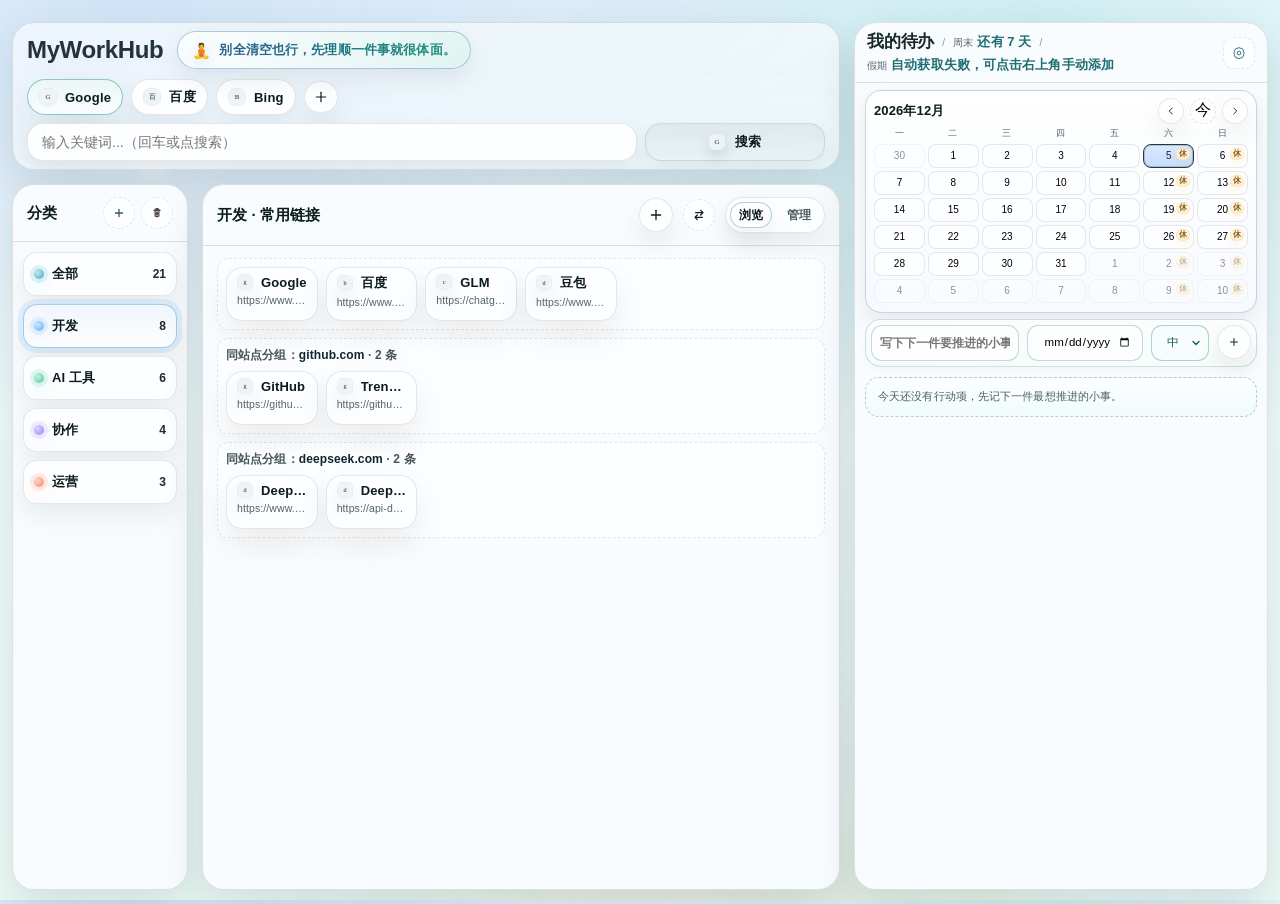
==== commit a887ce19: "feat: restore browser storage persistence" ====
--- a/index.html
+++ b/index.html
@@ -122,8 +122,8 @@
                           <path d="M5 12h14" stroke="#0c1b1d" stroke-width="1.9" stroke-linecap="round" />
                         </svg>
                       </a>
-                      <a id="open-data-sync-modal" class="toolbtn ghost" href="#modal-data-sync" title="同步文件">
-                        <span class="sr">同步文件</span>
+                      <a id="open-data-sync-modal" class="toolbtn ghost" href="#modal-data-sync" title="数据管理">
+                        <span class="sr">数据管理</span>
                         <svg viewBox="0 0 24 24" fill="none" aria-hidden="true">
                           <path d="M7 8.5h10" stroke="#0c1b1d" stroke-width="1.9" stroke-linecap="round" />
                           <path d="M14.5 5 18 8.5 14.5 12" stroke="#0c1b1d" stroke-width="1.9" stroke-linecap="round" stroke-linejoin="round" />
@@ -553,11 +553,11 @@
           </div>
         </section>
 
-        <section id="modal-data-sync" class="modal" aria-label="同步弹窗">
+        <section id="modal-data-sync" class="modal" aria-label="数据管理弹窗">
           <a class="overlay" href="#" aria-label="关闭"></a>
           <div class="sheet" role="dialog" aria-modal="true">
             <div class="hd">
-              <strong>同步文件</strong>
+              <strong>数据管理</strong>
               <a class="iconbtn" href="#" title="关闭">
                 <span class="sr">关闭</span>
                 <svg viewBox="0 0 24 24" fill="none" aria-hidden="true">
@@ -570,17 +570,16 @@
               <div class="file-sync-panel">
                 <div class="field">
                   <label>当前状态</label>
-                  <div id="local-file-sync-status" class="file-sync-status" data-tone="info">未绑定同步文件。</div>
+                  <div id="data-status" class="file-sync-status" data-tone="info">当前数据默认保存在浏览器缓存中。</div>
                 </div>
                 <div class="field">
                   <label>操作说明</label>
-                  <div class="file-sync-status" data-tone="info">绑定时会优先选择现有 JSON 文件，并以该外部文件为准；绑定后，所有待办、链接、分类等改动都会直接写回这个文件。</div>
+                  <div class="file-sync-status" data-tone="info">导入会用所选 JSON 覆盖当前浏览器数据；导出会把当前全部数据下载为 JSON 文件，适合备份、迁移和手动恢复。</div>
                 </div>
                 <div class="file-sync-actions">
-                  <a id="local-file-bind-btn" class="btn ghost" href="#" title="选择同步文件">绑定本地文件</a>
-                  <a id="local-file-pull-btn" class="btn ghost" href="#" title="用本地文件覆盖浏览器数据">本地文件 -> 浏览器</a>
-                  <a id="local-file-sync-btn" class="btn" href="#" title="把当前浏览器数据写回本地文件">浏览器 -> 本地文件</a>
-                  <a id="local-file-unbind-btn" class="btn ghost" href="#" title="解绑当前同步文件">解绑文件</a>
+                  <a id="data-import-btn" class="btn ghost" href="#" title="从 JSON 导入数据">导入数据</a>
+                  <a id="data-export-btn" class="btn" href="#" title="导出当前数据为 JSON">导出数据</a>
+                  <input id="data-import-input" type="file" accept=".json,application/json" hidden />
                 </div>
               </div>
             </div>
--- a/assets/css/main.css
+++ b/assets/css/main.css
@@ -944,6 +944,10 @@
         transform: translateY(-50%);
       }
 
+      .todo-item-actions.is-static {
+        display: none;
+      }
+
       .iconbtn.sm.todo-actbtn {
         width: 22px;
         height: 22px;
@@ -1012,6 +1016,13 @@
         transform: scale(1.08);
       }
 
+      .todo-cb-static {
+        width: 18px;
+        height: 18px;
+        align-self: center;
+        flex: 0 0 18px;
+      }
+
       .todo-completed {
         margin-top: 12px;
         border-top: 1px dashed color-mix(in oklab, var(--rule) 84%, transparent);
@@ -1028,6 +1039,56 @@
 
       .todo-completed summary::-webkit-details-marker {
         display: none;
+      }
+
+      .todo-completed-actions {
+        display: flex;
+        justify-content: flex-end;
+        margin-bottom: 8px;
+      }
+
+      .todo-archived {
+        margin-top: 10px;
+      }
+
+      .todo-archived .todo-item.archived-view {
+        padding-right: 14px;
+      }
+
+      .todo-archived-at {
+        color: color-mix(in oklab, var(--muted) 88%, var(--ink));
+        font-size: 10px;
+      }
+
+      .todo-archive-btn {
+        border: 1px solid color-mix(in oklab, var(--accent) 22%, var(--rule));
+        border-radius: 999px;
+        background: color-mix(in oklab, white 84%, var(--panel));
+        color: color-mix(in oklab, var(--ink) 72%, var(--accent));
+        font: inherit;
+        font-size: 11px;
+        line-height: 1;
+        padding: 7px 12px;
+        cursor: pointer;
+        transition: background 140ms ease, border-color 140ms ease, color 140ms ease, transform 140ms ease;
+      }
+
+      .todo-archive-btn:hover,
+      .todo-archive-btn:focus-visible {
+        background: color-mix(in oklab, var(--accent) 10%, white);
+        border-color: color-mix(in oklab, var(--accent) 34%, var(--rule));
+        color: color-mix(in oklab, var(--ink) 58%, var(--accent));
+      }
+
+      .todo-archive-btn:active {
+        transform: translateY(1px);
+      }
+
+      .todo-archive-btn.is-disabled,
+      .todo-archive-btn:disabled {
+        cursor: not-allowed;
+        opacity: 0.6;
+        transform: none;
       }
 
       .todo-empty {
